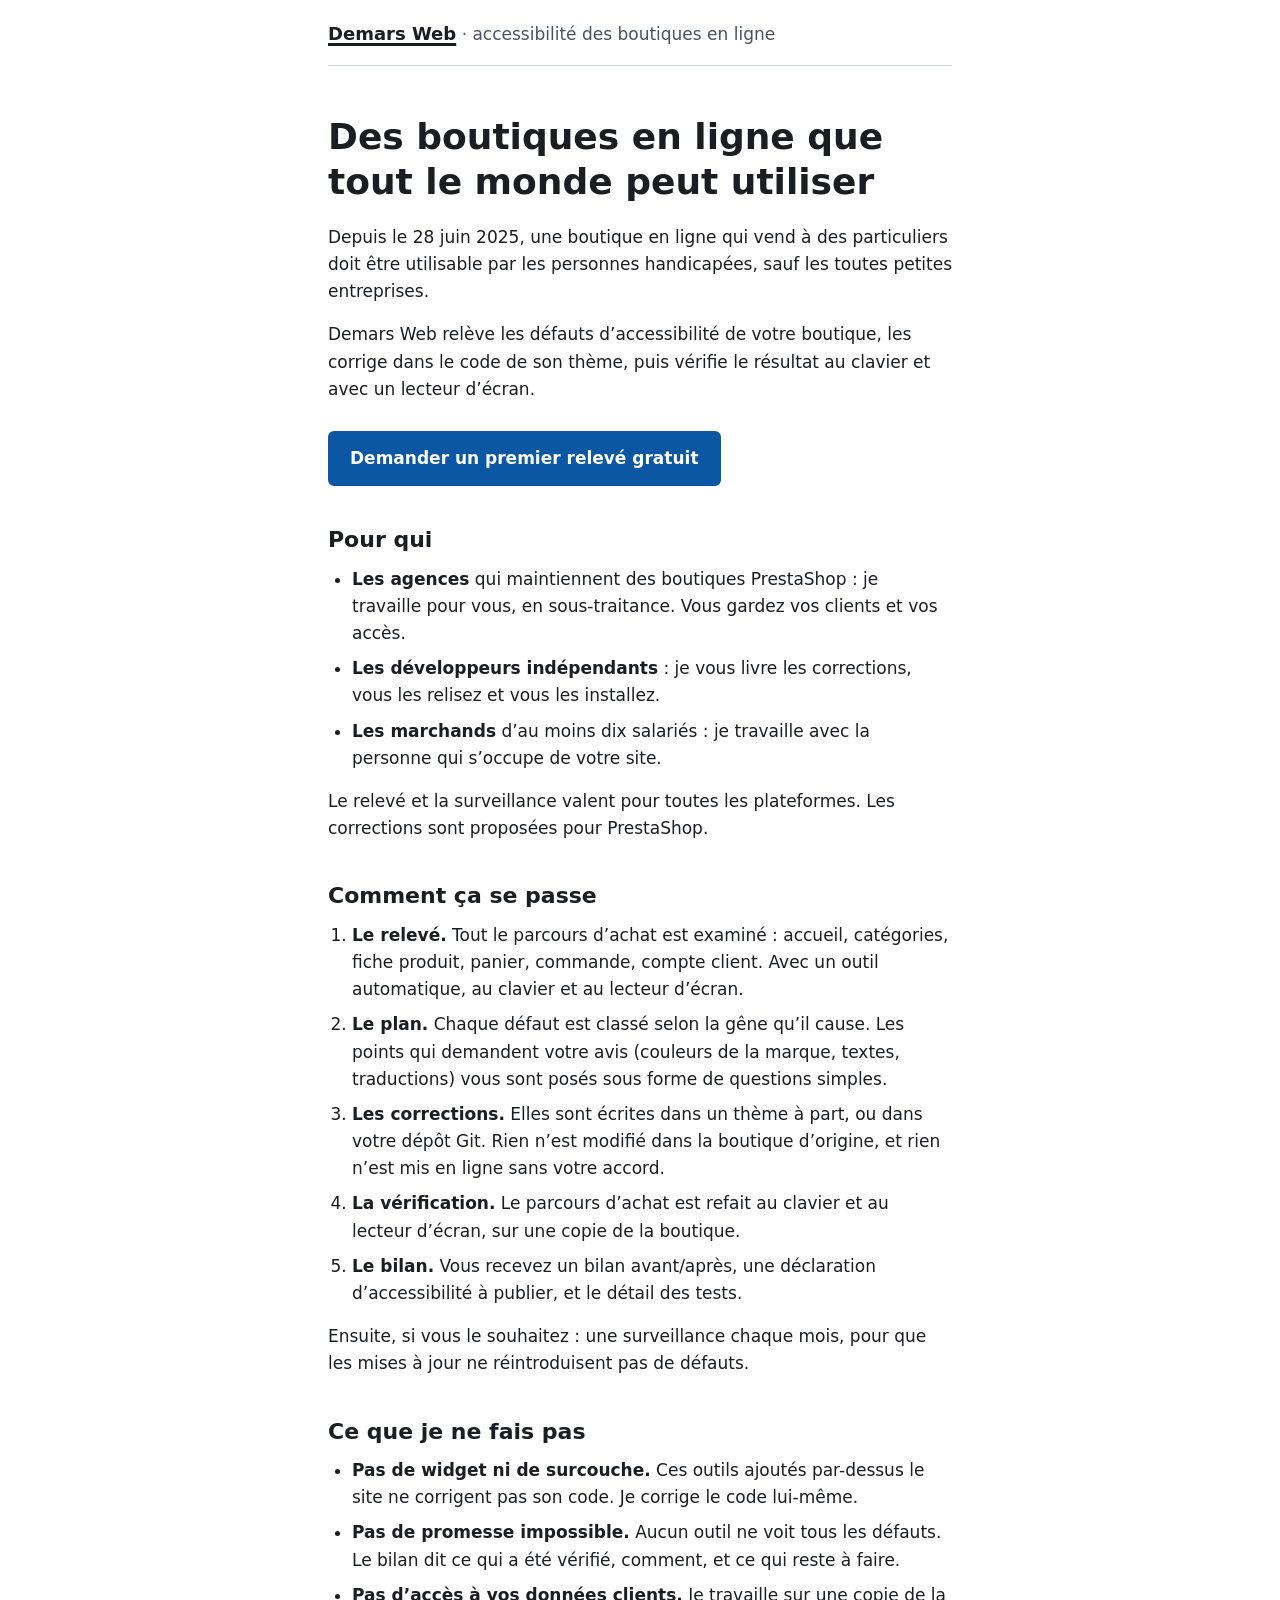
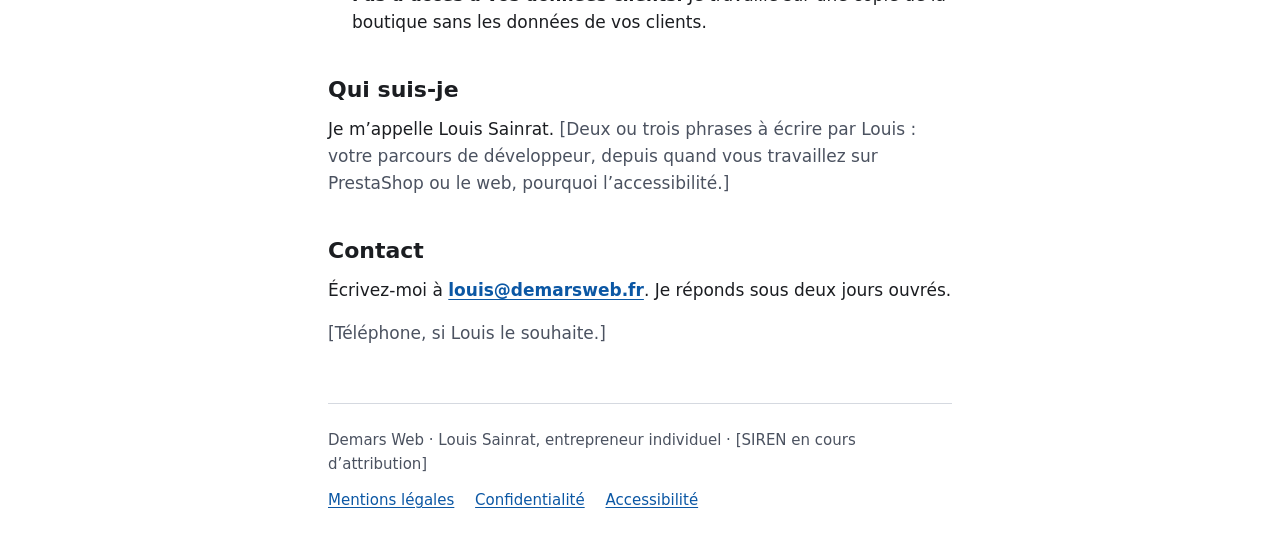
==== index.html @ 8d4f2f00 "Site demarsweb.fr : première version Quatre pages statiques (accueil, mentions légales, confidential" ====
<!doctype html>
<html lang="fr">
<head>
<meta charset="utf-8">
<meta name="viewport" content="width=device-width, initial-scale=1">
<meta name="color-scheme" content="light dark">
<title>Demars Web — accessibilité des boutiques en ligne</title>
<link rel="icon" href="data:,">
<link rel="stylesheet" href="style.css">
</head>
<body>
<a class="evitement" href="#contenu">Aller au contenu</a>
<div class="page">
<header class="entete">
  <p class="marque"><a href="index.html" aria-current="page">Demars Web</a> <span aria-hidden="true">·</span> accessibilité des boutiques en ligne</p>
</header>

<main id="contenu">
  <h1>Des boutiques en ligne que tout le monde peut utiliser</h1>

  <p>Depuis le 28&nbsp;juin 2025, une boutique en ligne qui vend à des particuliers doit être utilisable par les personnes handicapées, sauf les toutes petites entreprises.</p>

  <p>Demars Web relève les défauts d’accessibilité de votre boutique, les corrige dans le code de son thème, puis vérifie le résultat au clavier et avec un lecteur d’écran.</p>

  <p class="appel"><a class="bouton" href="mailto:louis@demarsweb.fr?subject=Relev%C3%A9%20gratuit">Demander un premier relevé gratuit</a></p>

  <h2>Pour qui</h2>
  <ul>
    <li><strong>Les agences</strong> qui maintiennent des boutiques PrestaShop&nbsp;: je travaille pour vous, en sous-traitance. Vous gardez vos clients et vos accès.</li>
    <li><strong>Les développeurs indépendants</strong>&nbsp;: je vous livre les corrections, vous les relisez et vous les installez.</li>
    <li><strong>Les marchands</strong> d’au moins dix salariés&nbsp;: je travaille avec la personne qui s’occupe de votre site.</li>
  </ul>
  <p>Le relevé et la surveillance valent pour toutes les plateformes. Les corrections sont proposées pour PrestaShop.</p>

  <h2>Comment ça se passe</h2>
  <ol>
    <li><strong>Le relevé.</strong> Tout le parcours d’achat est examiné&nbsp;: accueil, catégories, fiche produit, panier, commande, compte client. Avec un outil automatique, au clavier et au lecteur d’écran.</li>
    <li><strong>Le plan.</strong> Chaque défaut est classé selon la gêne qu’il cause. Les points qui demandent votre avis (couleurs de la marque, textes, traductions) vous sont posés sous forme de questions simples.</li>
    <li><strong>Les corrections.</strong> Elles sont écrites dans un thème à part, ou dans votre dépôt Git. Rien n’est modifié dans la boutique d’origine, et rien n’est mis en ligne sans votre accord.</li>
    <li><strong>La vérification.</strong> Le parcours d’achat est refait au clavier et au lecteur d’écran, sur une copie de la boutique.</li>
    <li><strong>Le bilan.</strong> Vous recevez un bilan avant/après, une déclaration d’accessibilité à publier, et le détail des tests.</li>
  </ol>
  <p>Ensuite, si vous le souhaitez&nbsp;: une surveillance chaque mois, pour que les mises à jour ne réintroduisent pas de défauts.</p>

  <h2>Ce que je ne fais pas</h2>
  <ul>
    <li><strong>Pas de widget ni de surcouche.</strong> Ces outils ajoutés par-dessus le site ne corrigent pas son code. Je corrige le code lui-même.</li>
    <li><strong>Pas de promesse impossible.</strong> Aucun outil ne voit tous les défauts. Le bilan dit ce qui a été vérifié, comment, et ce qui reste à faire.</li>
    <li><strong>Pas d’accès à vos données clients.</strong> Je travaille sur une copie de la boutique sans les données de vos clients.</li>
  </ul>

  <h2>Qui suis-je</h2>
  <p>Je m’appelle Louis Sainrat. <span class="a-completer">[Deux ou trois phrases à écrire par Louis&nbsp;: votre parcours de développeur, depuis quand vous travaillez sur PrestaShop ou le web, pourquoi l’accessibilité.]</span></p>

  <h2>Contact</h2>
  <p>Écrivez-moi à <a href="mailto:louis@demarsweb.fr"><strong>louis@demarsweb.fr</strong></a>. Je réponds sous deux jours ouvrés.</p>
  <p class="a-completer">[Téléphone, si Louis le souhaite.]</p>
</main>

<footer class="pied">
  <p>Demars Web <span aria-hidden="true">·</span> Louis Sainrat, entrepreneur individuel <span aria-hidden="true">·</span> <span class="a-completer">[SIREN en cours d’attribution]</span></p>
  <nav aria-label="Informations sur le site">
    <ul>
      <li><a href="mentions-legales.html">Mentions légales</a></li>
      <li><a href="confidentialite.html">Confidentialité</a></li>
      <li><a href="accessibilite.html">Accessibilité</a></li>
    </ul>
  </nav>
</footer>
</div>
</body>
</html>
---- style.css ----
/* Demars Web — feuille de style unique.
   Thème clair par défaut, thème sombre selon le réglage du système.
   Aucune police, image ni ressource chargée depuis un autre site. Aucune animation. */

:root {
  color-scheme: light dark;
  --fond: #ffffff;
  --texte: #1b1d21;
  --doux: #4b5260;
  --accent: #0b57a4;
  --sur-accent: #ffffff;
  --bordure: #d5d9e0;
  --focus: #1b1d21;
}

@media (prefers-color-scheme: dark) {
  :root {
    --fond: #14171c;
    --texte: #eceef1;
    --doux: #b4bac4;
    --accent: #8cbcf5;
    --sur-accent: #14171c;
    --bordure: #3a404a;
    --focus: #eceef1;
  }
}

*,
*::before,
*::after {
  box-sizing: border-box;
}

html {
  -webkit-text-size-adjust: 100%;
  text-size-adjust: 100%;
}

body {
  margin: 0;
  background: var(--fond);
  color: var(--texte);
  font-family: system-ui, -apple-system, "Segoe UI", Roboto, "Helvetica Neue", Arial, sans-serif;
  font-size: 1.0625rem;
  line-height: 1.6;
  overflow-wrap: break-word;
}

.page {
  max-width: 42rem;
  margin: 0 auto;
  padding: 0 1rem;
}

/* Lien d'évitement : hors de l'écran tant qu'il n'a pas le focus. */
.evitement {
  position: absolute;
  top: -10rem;
  left: 1rem;
  z-index: 1;
  padding: 0.5rem 0.75rem;
  background: var(--fond);
  color: var(--accent);
}

.evitement:focus {
  top: 0.5rem;
}

/* Liens : toujours soulignés, pour être reconnus sans la couleur. */
a {
  color: var(--accent);
  text-decoration: underline;
  text-decoration-thickness: 0.0625em;
  text-underline-offset: 0.15em;
}

a:hover {
  text-decoration-thickness: 0.125em;
}

/* Focus toujours visible, dans les deux thèmes. */
a:focus,
a:focus-visible {
  outline: 0.1875rem solid var(--focus);
  outline-offset: 0.125rem;
}

/* Page en cours : en gras, soulignement épais, et aria-current dans le code. */
a[aria-current="page"] {
  font-weight: 700;
  text-decoration-thickness: 0.15em;
}

.entete {
  padding: 1.25rem 0 1rem;
  border-bottom: 0.0625rem solid var(--bordure);
}

.marque {
  margin: 0;
  color: var(--doux);
}

.marque a {
  color: var(--texte);
  font-weight: 700;
  font-size: 1.125rem;
}

main {
  padding: 2rem 0 2.5rem;
}

h1,
h2 {
  line-height: 1.25;
  color: var(--texte);
}

h1 {
  margin: 0 0 1.25rem;
  font-size: 1.875rem;
}

h2 {
  margin: 2.5rem 0 0.75rem;
  font-size: 1.375rem;
}

p,
ul,
ol {
  margin: 0 0 1rem;
}

ul,
ol {
  padding-left: 1.5rem;
}

li {
  margin-bottom: 0.5rem;
}

/* Le seul élément mis en avant : le lien vers le premier relevé gratuit. */
.appel {
  margin: 1.75rem 0 0.5rem;
}

.bouton {
  display: inline-block;
  padding: 0.75rem 1.25rem;
  border: 0.125rem solid var(--accent);
  border-radius: 0.375rem;
  background: var(--accent);
  color: var(--sur-accent);
  font-weight: 700;
  text-decoration: none;
}

.bouton:hover {
  text-decoration: underline;
}

.a-completer {
  color: var(--doux);
}

.pied {
  padding: 1.5rem 0 2rem;
  border-top: 0.0625rem solid var(--bordure);
  color: var(--doux);
  font-size: 0.9375rem;
}

.pied p {
  margin-bottom: 0.75rem;
}

.pied ul {
  margin: 0;
  padding: 0;
  list-style: none;
}

.pied li {
  display: inline-block;
  margin: 0 1rem 0.5rem 0;
}

@media (min-width: 40em) {
  .page {
    padding: 0 1.5rem;
  }

  h1 {
    font-size: 2.25rem;
  }

  main {
    padding-top: 3rem;
  }
}

/* Aucune animation sur ce site ; par précaution, rien ne bouge si le système demande de réduire les animations. */
@media (prefers-reduced-motion: reduce) {
  *,
  *::before,
  *::after {
    animation: none !important;
    transition: none !important;
    scroll-behavior: auto !important;
  }
}
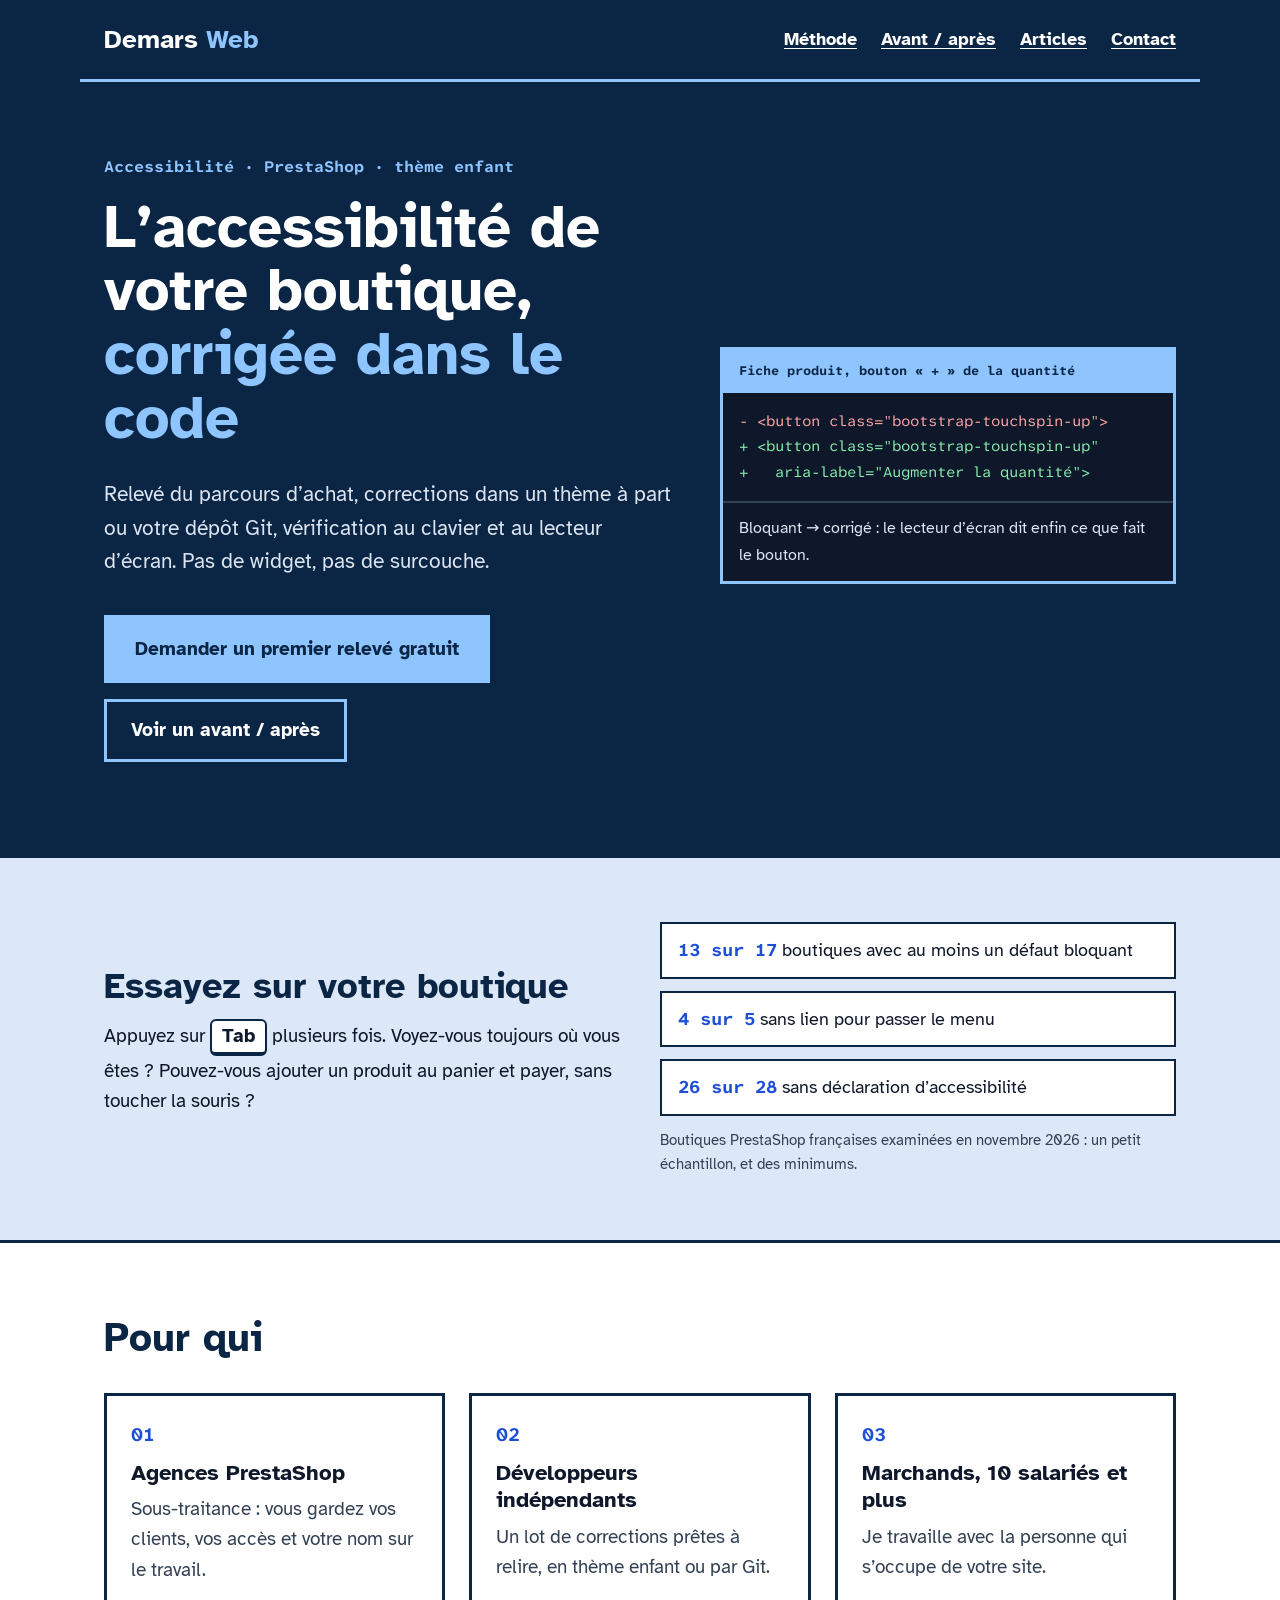
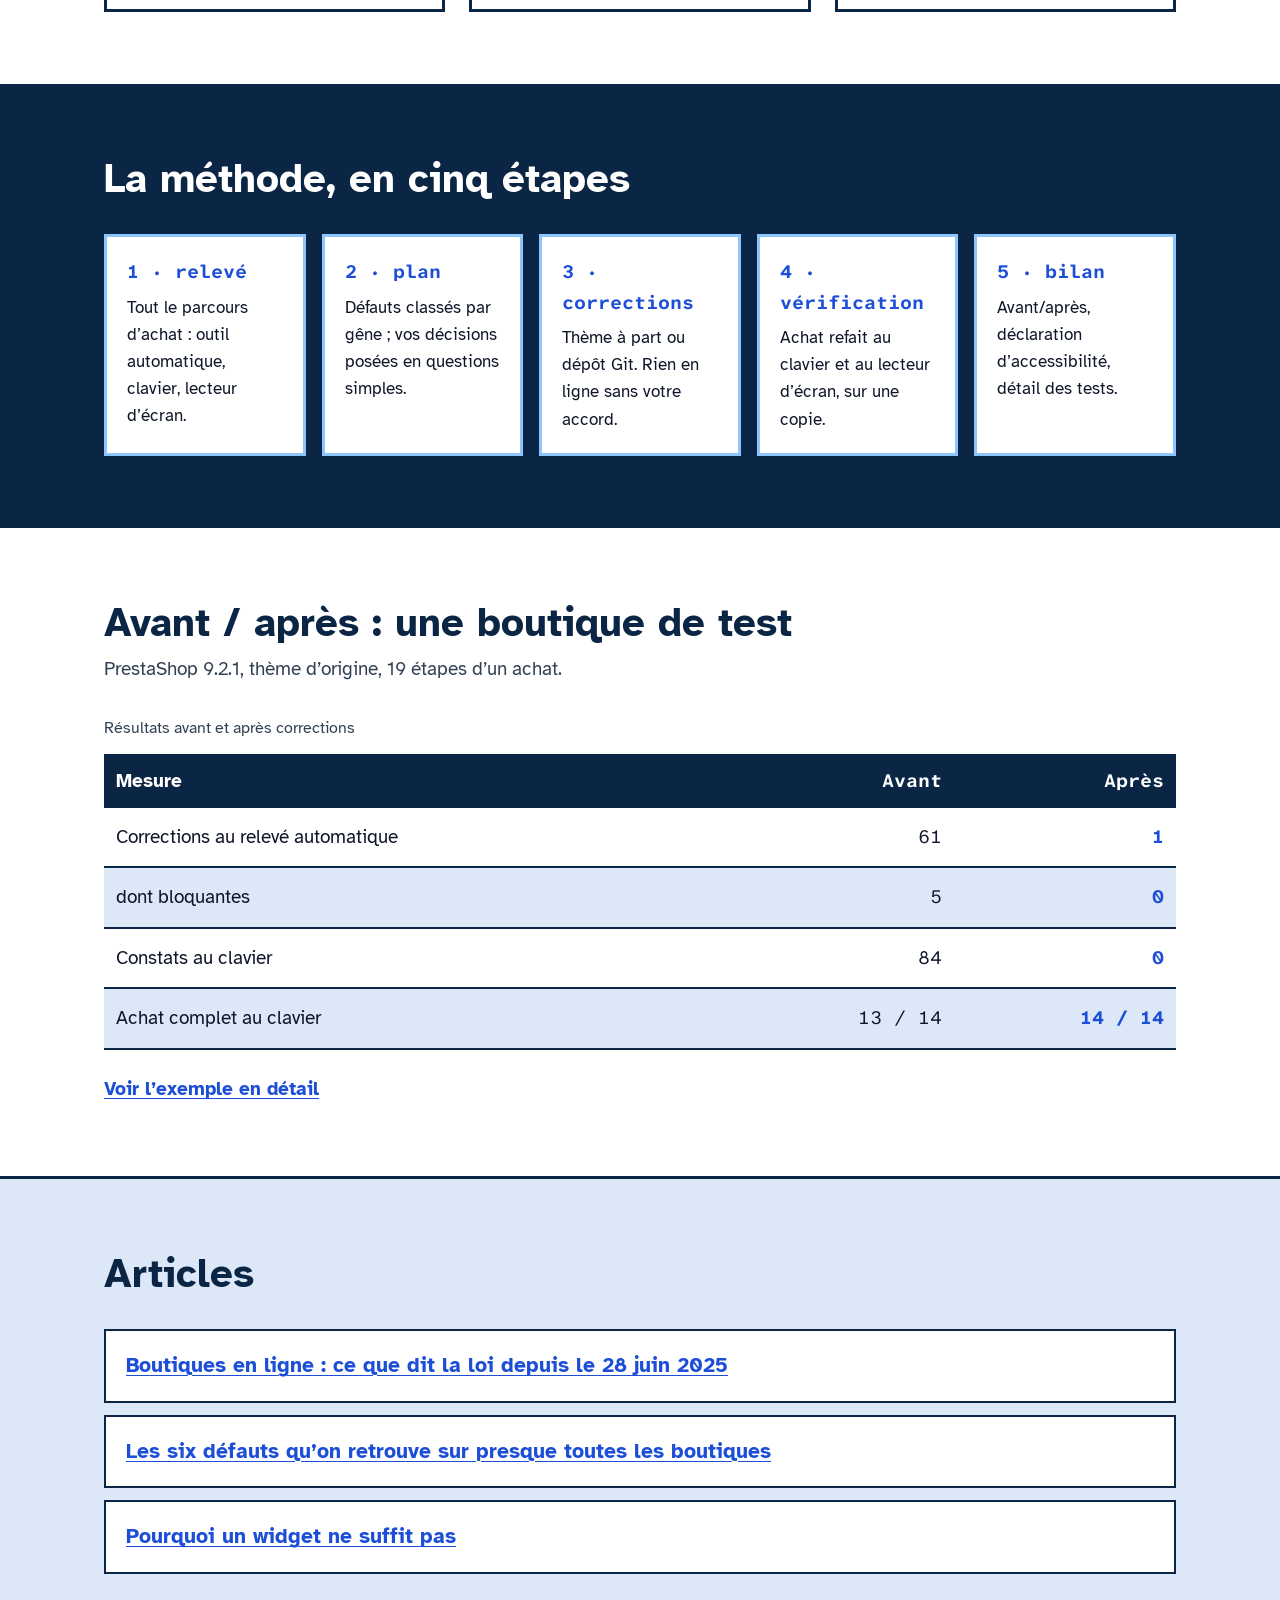
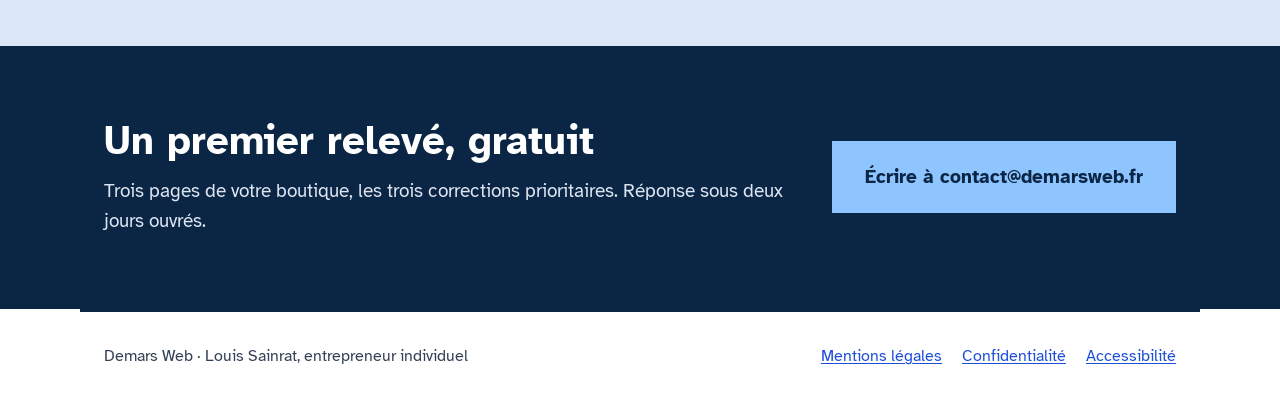
==== commit 1d4743c1: "Nouveau site : accueil, avant/après, articles Accueil d'après la maquette retenue, page avant/après " ====
--- a/index.html
+++ b/index.html
@@ -3,62 +3,149 @@
 <head>
 <meta charset="utf-8">
 <meta name="viewport" content="width=device-width, initial-scale=1">
-<meta name="color-scheme" content="light dark">
+<meta name="color-scheme" content="light">
 <title>Demars Web — accessibilité des boutiques en ligne</title>
+<meta name="description" content="Relevé, corrections dans le code et vérification de l’accessibilité des boutiques en ligne, pour les agences PrestaShop, les développeurs et les marchands.">
 <link rel="icon" href="data:,">
 <link rel="stylesheet" href="style.css">
+<script src="contact.js" defer></script>
 </head>
 <body>
 <a class="evitement" href="#contenu">Aller au contenu</a>
-<div class="page">
-<header class="entete">
-  <p class="marque"><a href="index.html" aria-current="page">Demars Web</a> <span aria-hidden="true">·</span> accessibilité des boutiques en ligne</p>
-</header>
+
+<div class="fonce">
+  <header class="entete conteneur">
+    <a class="marque" href="index.html" aria-current="page">Demars <span>Web</span></a>
+    <nav class="menu" aria-label="Menu principal">
+      <ul>
+        <li><a href="#methode">Méthode</a></li>
+        <li><a href="avant-apres.html">Avant / après</a></li>
+        <li><a href="articles/index.html">Articles</a></li>
+        <li><a href="#contact">Contact</a></li>
+      </ul>
+    </nav>
+  </header>
+    </div>
 
 <main id="contenu">
-  <h1>Des boutiques en ligne que tout le monde peut utiliser</h1>
+  <div class="fonce">
+    <div class="ouverture conteneur">
+      <div class="ouverture-texte">
+        <p class="surtitre">Accessibilité · PrestaShop · thème enfant</p>
+        <h1>L’accessibilité de votre boutique, <span>corrigée dans le code</span></h1>
+        <p class="chapo">Relevé du parcours d’achat, corrections dans un thème à part ou votre dépôt Git, vérification au clavier et au lecteur d’écran. Pas de widget, pas de surcouche.</p>
+        <p class="actions">
+          <a class="bouton-principal" href="#contact">Demander un premier relevé gratuit</a>
+          <a class="bouton-secondaire" href="avant-apres.html">Voir un avant / après</a>
+        </p>
+      </div>
+      <figure class="code">
+        <p class="code-titre">Fiche produit, bouton « + » de la quantité</p>
+        <div class="code-lignes">
+          <p class="retire"><span class="visuellement-cache">Avant : </span>- &lt;button class="bootstrap-touchspin-up"&gt;</p>
+          <p class="ajoute"><span class="visuellement-cache">Après : </span>+ &lt;button class="bootstrap-touchspin-up"</p>
+          <p class="ajoute">+   aria-label="Augmenter la quantité"&gt;</p>
+        </div>
+        <figcaption>Bloquant → corrigé : le lecteur d’écran dit enfin ce que fait le bouton.</figcaption>
+      </figure>
+    </div>
+  </div>
 
-  <p>Depuis le 28&nbsp;juin 2025, une boutique en ligne qui vend à des particuliers doit être utilisable par les personnes handicapées, sauf les toutes petites entreprises.</p>
+  <section class="section-pale trait-bas" aria-labelledby="essai-titre">
+    <div class="essai conteneur">
+      <div>
+        <h2 id="essai-titre">Essayez sur votre boutique</h2>
+        <p>Appuyez sur <kbd>Tab</kbd> plusieurs fois. Voyez-vous toujours où vous êtes&nbsp;? Pouvez-vous ajouter un produit au panier et payer, sans toucher la souris&nbsp;?</p>
+      </div>
+      <div>
+        <ul class="chiffres">
+          <li><strong class="mono">13 sur 17</strong> boutiques avec au moins un défaut bloquant</li>
+          <li><strong class="mono">4 sur 5</strong> sans lien pour passer le menu</li>
+          <li><strong class="mono">26 sur 28</strong> sans déclaration d’accessibilité</li>
+        </ul>
+        <p class="note">Boutiques PrestaShop françaises examinées en novembre 2026&nbsp;: un petit échantillon, et des minimums.</p>
+      </div>
+    </div>
+  </section>
 
-  <p>Demars Web relève les défauts d’accessibilité de votre boutique, les corrige dans le code de son thème, puis vérifie le résultat au clavier et avec un lecteur d’écran.</p>
+  <section class="section conteneur" aria-labelledby="pour-qui">
+    <h2 id="pour-qui">Pour qui</h2>
+    <ul class="cartes">
+      <li>
+        <p class="mono" aria-hidden="true">01</p>
+        <h3>Agences PrestaShop</h3>
+        <p>Sous-traitance&nbsp;: vous gardez vos clients, vos accès et votre nom sur le travail.</p>
+      </li>
+      <li>
+        <p class="mono" aria-hidden="true">02</p>
+        <h3>Développeurs indépendants</h3>
+        <p>Un lot de corrections prêtes à relire, en thème enfant ou par Git.</p>
+      </li>
+      <li>
+        <p class="mono" aria-hidden="true">03</p>
+        <h3>Marchands, 10 salariés et plus</h3>
+        <p>Je travaille avec la personne qui s’occupe de votre site.</p>
+      </li>
+    </ul>
+  </section>
 
-  <p class="appel"><a class="bouton" href="mailto:louis@demarsweb.fr?subject=Relev%C3%A9%20gratuit">Demander un premier relevé gratuit</a></p>
+  <section id="methode" class="fonce" aria-labelledby="methode-titre">
+    <div class="section conteneur">
+      <h2 id="methode-titre">La méthode, en cinq étapes</h2>
+      <ol class="etapes">
+        <li><p class="mono">1 · relevé</p><p>Tout le parcours d’achat&nbsp;: outil automatique, clavier, lecteur d’écran.</p></li>
+        <li><p class="mono">2 · plan</p><p>Défauts classés par gêne&nbsp;; vos décisions posées en questions simples.</p></li>
+        <li><p class="mono">3 · corrections</p><p>Thème à part ou dépôt Git. Rien en ligne sans votre accord.</p></li>
+        <li><p class="mono">4 · vérification</p><p>Achat refait au clavier et au lecteur d’écran, sur une copie.</p></li>
+        <li><p class="mono">5 · bilan</p><p>Avant/après, déclaration d’accessibilité, détail des tests.</p></li>
+      </ol>
+    </div>
+  </section>
 
-  <h2>Pour qui</h2>
-  <ul>
-    <li><strong>Les agences</strong> qui maintiennent des boutiques PrestaShop&nbsp;: je travaille pour vous, en sous-traitance. Vous gardez vos clients et vos accès.</li>
-    <li><strong>Les développeurs indépendants</strong>&nbsp;: je vous livre les corrections, vous les relisez et vous les installez.</li>
-    <li><strong>Les marchands</strong> d’au moins dix salariés&nbsp;: je travaille avec la personne qui s’occupe de votre site.</li>
-  </ul>
-  <p>Le relevé et la surveillance valent pour toutes les plateformes. Les corrections sont proposées pour PrestaShop.</p>
+  <section id="avant-apres" class="section conteneur" aria-labelledby="aa-titre">
+    <h2 id="aa-titre">Avant / après&nbsp;: une boutique de test</h2>
+    <p class="sous-titre">PrestaShop 9.2.1, thème d’origine, 19 étapes d’un achat.</p>
+    <div class="tableau" role="region" aria-labelledby="resultats-titre" tabindex="0">
+    <table class="resultats">
+      <caption id="resultats-titre">Résultats avant et après corrections</caption>
+      <thead>
+        <tr><th scope="col">Mesure</th><th scope="col" class="nombre">Avant</th><th scope="col" class="nombre">Après</th></tr>
+      </thead>
+      <tbody>
+        <tr><th scope="row">Corrections au relevé automatique</th><td class="nombre">61</td><td class="nombre apres">1</td></tr>
+        <tr><th scope="row">dont bloquantes</th><td class="nombre">5</td><td class="nombre apres">0</td></tr>
+        <tr><th scope="row">Constats au clavier</th><td class="nombre">84</td><td class="nombre apres">0</td></tr>
+        <tr><th scope="row">Achat complet au clavier</th><td class="nombre">13&nbsp;/&nbsp;14</td><td class="nombre apres">14&nbsp;/&nbsp;14</td></tr>
+      </tbody>
+    </table>
+    </div>
+    <p class="suite"><a href="avant-apres.html">Voir l’exemple en détail</a></p>
+  </section>
 
-  <h2>Comment ça se passe</h2>
-  <ol>
-    <li><strong>Le relevé.</strong> Tout le parcours d’achat est examiné&nbsp;: accueil, catégories, fiche produit, panier, commande, compte client. Avec un outil automatique, au clavier et au lecteur d’écran.</li>
-    <li><strong>Le plan.</strong> Chaque défaut est classé selon la gêne qu’il cause. Les points qui demandent votre avis (couleurs de la marque, textes, traductions) vous sont posés sous forme de questions simples.</li>
-    <li><strong>Les corrections.</strong> Elles sont écrites dans un thème à part, ou dans votre dépôt Git. Rien n’est modifié dans la boutique d’origine, et rien n’est mis en ligne sans votre accord.</li>
-    <li><strong>La vérification.</strong> Le parcours d’achat est refait au clavier et au lecteur d’écran, sur une copie de la boutique.</li>
-    <li><strong>Le bilan.</strong> Vous recevez un bilan avant/après, une déclaration d’accessibilité à publier, et le détail des tests.</li>
-  </ol>
-  <p>Ensuite, si vous le souhaitez&nbsp;: une surveillance chaque mois, pour que les mises à jour ne réintroduisent pas de défauts.</p>
+  <section id="articles" class="section-pale trait-haut" aria-labelledby="art-titre">
+    <div class="section conteneur">
+      <h2 id="art-titre">Articles</h2>
+      <ul class="liste-articles">
+        <li><a href="articles/loi-boutiques-en-ligne.html">Boutiques en ligne&nbsp;: ce que dit la loi depuis le 28&nbsp;juin 2025</a></li>
+        <li><a href="articles/six-defauts-courants.html">Les six défauts qu’on retrouve sur presque toutes les boutiques</a></li>
+        <li><a href="articles/widget-ne-suffit-pas.html">Pourquoi un widget ne suffit pas</a></li>
+      </ul>
+    </div>
+  </section>
 
-  <h2>Ce que je ne fais pas</h2>
-  <ul>
-    <li><strong>Pas de widget ni de surcouche.</strong> Ces outils ajoutés par-dessus le site ne corrigent pas son code. Je corrige le code lui-même.</li>
-    <li><strong>Pas de promesse impossible.</strong> Aucun outil ne voit tous les défauts. Le bilan dit ce qui a été vérifié, comment, et ce qui reste à faire.</li>
-    <li><strong>Pas d’accès à vos données clients.</strong> Je travaille sur une copie de la boutique sans les données de vos clients.</li>
-  </ul>
-
-  <h2>Qui suis-je</h2>
-  <p>Je m’appelle Louis Sainrat. <span class="a-completer">[Deux ou trois phrases à écrire par Louis&nbsp;: votre parcours de développeur, depuis quand vous travaillez sur PrestaShop ou le web, pourquoi l’accessibilité.]</span></p>
-
-  <h2>Contact</h2>
-  <p>Écrivez-moi à <a href="mailto:louis@demarsweb.fr"><strong>louis@demarsweb.fr</strong></a>. Je réponds sous deux jours ouvrés.</p>
-  <p class="a-completer">[Téléphone, si Louis le souhaite.]</p>
+  <section id="contact" class="fonce" aria-labelledby="contact-titre">
+    <div class="section contact conteneur">
+      <div>
+        <h2 id="contact-titre">Un premier relevé, gratuit</h2>
+        <p>Trois pages de votre boutique, les trois corrections prioritaires. Réponse sous deux jours ouvrés.</p>
+      </div>
+      <p class="contact-bouton" data-contact data-avant="Écrire à " data-sujet="Relevé gratuit" data-classe="bouton-principal">Écrivez-moi&nbsp;: <span class="adresse-secours">contact, arobase, demarsweb point fr</span></p>
+    </div>
+  </section>
 </main>
 
-<footer class="pied">
-  <p>Demars Web <span aria-hidden="true">·</span> Louis Sainrat, entrepreneur individuel <span aria-hidden="true">·</span> <span class="a-completer">[SIREN en cours d’attribution]</span></p>
+<footer class="pied conteneur">
+  <p>Demars Web <span aria-hidden="true">·</span> Louis Sainrat, entrepreneur individuel</p>
   <nav aria-label="Informations sur le site">
     <ul>
       <li><a href="mentions-legales.html">Mentions légales</a></li>
@@ -67,6 +154,5 @@
     </ul>
   </nav>
 </footer>
-</div>
 </body>
 </html>
--- a/style.css
+++ b/style.css
@@ -1,28 +1,49 @@
 /* Demars Web — feuille de style unique.
-   Thème clair par défaut, thème sombre selon le réglage du système.
-   Aucune police, image ni ressource chargée depuis un autre site. Aucune animation. */
+   D'après la maquette retenue le 18 novembre 2026 (fonds clairs et foncés alternés, pas de thème sombre).
+   Polices hébergées par le site (polices/, SIL Open Font License), polices du système en secours.
+   Rien n'est chargé depuis un autre site. Aucune animation. */
+
+@font-face {
+  font-family: "Atkinson Hyperlegible";
+  src: url("polices/AtkinsonHyperlegible-Regular.woff2") format("woff2");
+  font-weight: 400;
+  font-style: normal;
+  font-display: swap;
+}
+
+@font-face {
+  font-family: "Atkinson Hyperlegible";
+  src: url("polices/AtkinsonHyperlegible-Bold.woff2") format("woff2");
+  font-weight: 700;
+  font-style: normal;
+  font-display: swap;
+}
+
+@font-face {
+  font-family: "Atkinson Hyperlegible Mono";
+  src: url("polices/AtkinsonHyperlegibleMono-wght.woff2") format("woff2");
+  font-weight: 200 800;
+  font-style: normal;
+  font-display: swap;
+}
 
 :root {
-  color-scheme: light dark;
-  --fond: #ffffff;
-  --texte: #1b1d21;
-  --doux: #4b5260;
-  --accent: #0b57a4;
-  --sur-accent: #ffffff;
-  --bordure: #d5d9e0;
-  --focus: #1b1d21;
-}
-
-@media (prefers-color-scheme: dark) {
-  :root {
-    --fond: #14171c;
-    --texte: #eceef1;
-    --doux: #b4bac4;
-    --accent: #8cbcf5;
-    --sur-accent: #14171c;
-    --bordure: #3a404a;
-    --focus: #eceef1;
-  }
+  color-scheme: light;
+  --marine: #0b2545;
+  --ciel: #8ec5ff;
+  --encre: #0f172a;
+  --gris: #334155;
+  --lien: #1d4ed8;
+  --lien-survol: #1e3a8a;
+  --pale: #dce8f7;
+  --pale-sur-marine: #dbe4f0;
+  --blanc: #ffffff;
+  --retire: #fca5a5;
+  --ajoute: #86efac;
+  --texte: "Atkinson Hyperlegible", system-ui, -apple-system, "Segoe UI", Roboto, "Helvetica Neue", Arial, sans-serif;
+  --mono: "Atkinson Hyperlegible Mono", ui-monospace, "Cascadia Mono", Consolas, "Liberation Mono", monospace;
+  /* Couleur du contour de focus : foncée sur fond clair, blanche sur fond foncé (voir .fonce). */
+  --focus: var(--marine);
 }
 
 *,
@@ -38,18 +59,81 @@
 
 body {
   margin: 0;
-  background: var(--fond);
-  color: var(--texte);
-  font-family: system-ui, -apple-system, "Segoe UI", Roboto, "Helvetica Neue", Arial, sans-serif;
-  font-size: 1.0625rem;
+  background: var(--blanc);
+  color: var(--encre);
+  font-family: var(--texte);
+  font-size: 1.1875rem;
   line-height: 1.6;
   overflow-wrap: break-word;
 }
 
-.page {
-  max-width: 42rem;
+img {
+  max-width: 100%;
+  height: auto;
+}
+
+/* Zones à fond foncé : texte blanc, contour de focus blanc. */
+.fonce {
+  background: var(--marine);
+  color: var(--blanc);
+  --focus: var(--blanc);
+}
+
+.conteneur {
+  max-width: 70rem;
   margin: 0 auto;
-  padding: 0 1rem;
+  padding-left: 1rem;
+  padding-right: 1rem;
+}
+
+@media (min-width: 40em) {
+  .conteneur {
+    padding-left: 1.5rem;
+    padding-right: 1.5rem;
+  }
+}
+
+.visuellement-cache {
+  position: absolute;
+  width: 1px;
+  height: 1px;
+  margin: -1px;
+  padding: 0;
+  overflow: hidden;
+  clip: rect(0 0 0 0);
+  clip-path: inset(50%);
+  white-space: nowrap;
+  border: 0;
+}
+
+/* Liens : soulignés, pour être reconnus sans la couleur. */
+a {
+  color: var(--lien);
+  text-decoration: underline;
+  text-decoration-thickness: 0.0625em;
+  text-underline-offset: 0.15em;
+}
+
+a:hover {
+  color: var(--lien-survol);
+  text-decoration-thickness: 0.125em;
+}
+
+.fonce a {
+  color: var(--blanc);
+}
+
+.fonce a:hover {
+  color: var(--blanc);
+}
+
+/* Focus toujours visible : contour de 3 px, de la couleur de la zone. */
+a:focus,
+a:focus-visible,
+[tabindex]:focus,
+[tabindex]:focus-visible {
+  outline: 0.1875rem solid var(--focus);
+  outline-offset: 0.1875rem;
 }
 
 /* Lien d'évitement : hors de l'écran tant qu'il n'a pas le focus. */
@@ -57,75 +141,229 @@
   position: absolute;
   top: -10rem;
   left: 1rem;
-  z-index: 1;
-  padding: 0.5rem 0.75rem;
-  background: var(--fond);
-  color: var(--accent);
+  z-index: 2;
+  padding: 0.5rem 0.875rem;
+  background: var(--blanc);
+  color: var(--marine);
+  font-weight: 700;
+  --focus: var(--marine);
 }
 
 .evitement:focus {
-  top: 0.5rem;
-}
-
-/* Liens : toujours soulignés, pour être reconnus sans la couleur. */
-a {
-  color: var(--accent);
+  top: 0.75rem;
+}
+
+/* ---------- En-tête ---------- */
+
+.entete {
+  display: flex;
+  flex-wrap: wrap;
+  gap: 1rem 1.5rem;
+  align-items: center;
+  justify-content: space-between;
+  padding-top: 1.5rem;
+  padding-bottom: 1.5rem;
+  border-bottom: 0.1875rem solid var(--ciel);
+}
+
+.marque {
+  font-weight: 700;
+  font-size: 1.625rem;
+  line-height: 1.2;
+  color: var(--blanc);
+  text-decoration: none;
+}
+
+.fonce .marque:hover {
   text-decoration: underline;
-  text-decoration-thickness: 0.0625em;
-  text-underline-offset: 0.15em;
-}
-
-a:hover {
+}
+
+.marque span {
+  color: var(--ciel);
+}
+
+.menu ul {
+  display: flex;
+  flex-wrap: wrap;
+  gap: 0.5rem 1.5rem;
+  margin: 0;
+  padding: 0;
+  list-style: none;
+  font-size: 1.125rem;
+  font-weight: 700;
+}
+
+/* Page en cours : trait épais sous le lien, en plus de aria-current. */
+.menu a[aria-current] {
+  text-decoration-thickness: 0.1875em;
+  text-decoration-color: var(--ciel);
+}
+
+/* ---------- Accueil : ouverture ---------- */
+
+.ouverture {
+  display: flex;
+  flex-wrap: wrap;
+  gap: 3rem;
+  align-items: center;
+  padding-top: 4.5rem;
+  padding-bottom: 5rem;
+}
+
+.ouverture-texte {
+  flex: 1 1 32rem;
+  min-width: 0;
+}
+
+.surtitre {
+  margin: 0 0 1rem;
+  font-family: var(--mono);
+  font-size: 1rem;
+  font-weight: 700;
+  color: var(--ciel);
+}
+
+h1 {
+  margin: 0 0 1.75rem;
+  font-weight: 700;
+  font-size: clamp(2.25rem, 1.5rem + 3vw, 3.75rem);
+  line-height: 1.06;
+}
+
+.ouverture h1 span {
+  color: var(--ciel);
+}
+
+.chapo {
+  margin: 0 0 2.25rem;
+  max-width: 34em;
+  font-size: 1.3125rem;
+  color: var(--pale-sur-marine);
+}
+
+.actions {
+  display: flex;
+  flex-wrap: wrap;
+  gap: 1rem;
+  align-items: center;
+}
+
+.bouton-principal,
+.bouton-secondaire {
+  display: inline-block;
+  max-width: 100%;
+  font-weight: 700;
+  text-decoration: none;
+  overflow-wrap: anywhere;
+}
+
+.bouton-principal {
+  padding: 1rem 1.75rem;
+  border: 0.1875rem solid var(--ciel);
+  background: var(--ciel);
+  color: var(--marine);
+}
+
+.fonce .bouton-principal,
+.fonce .bouton-principal:hover {
+  color: var(--marine);
+}
+
+.bouton-secondaire {
+  padding: 0.8125rem 1.5rem;
+  border: 0.1875rem solid var(--ciel);
+  color: var(--blanc);
+}
+
+.bouton-principal:hover,
+.bouton-secondaire:hover {
+  text-decoration: underline;
   text-decoration-thickness: 0.125em;
 }
 
-/* Focus toujours visible, dans les deux thèmes. */
-a:focus,
-a:focus-visible {
-  outline: 0.1875rem solid var(--focus);
-  outline-offset: 0.125rem;
-}
-
-/* Page en cours : en gras, soulignement épais, et aria-current dans le code. */
-a[aria-current="page"] {
-  font-weight: 700;
-  text-decoration-thickness: 0.15em;
-}
-
-.entete {
-  padding: 1.25rem 0 1rem;
-  border-bottom: 0.0625rem solid var(--bordure);
-}
-
-.marque {
-  margin: 0;
-  color: var(--doux);
-}
-
-.marque a {
-  color: var(--texte);
-  font-weight: 700;
-  font-size: 1.125rem;
-}
-
-main {
-  padding: 2rem 0 2.5rem;
-}
-
-h1,
+/* Exemple de correction dans le code. */
+.code {
+  flex: 1 1 25rem;
+  min-width: 0;
+  margin: 0;
+  background: var(--encre);
+  color: var(--blanc);
+  border: 0.1875rem solid var(--ciel);
+  font-family: var(--mono);
+  font-size: 0.9375rem;
+  line-height: 1.7;
+}
+
+.code-titre {
+  margin: 0;
+  padding: 0.625rem 1rem;
+  background: var(--ciel);
+  color: var(--marine);
+  font-size: 0.8125rem;
+  font-weight: 700;
+  overflow-wrap: anywhere;
+}
+
+.code-lignes {
+  padding: 1rem;
+}
+
+.code-lignes p {
+  margin: 0;
+  white-space: pre-wrap;
+  overflow-wrap: anywhere;
+}
+
+.code .retire {
+  color: var(--retire);
+}
+
+.code .ajoute {
+  color: var(--ajoute);
+}
+
+.code figcaption {
+  padding: 0.75rem 1rem;
+  border-top: 0.125rem solid var(--gris);
+  font-family: var(--texte);
+  font-size: 1rem;
+  color: var(--pale-sur-marine);
+}
+
+/* ---------- Sections ---------- */
+
+.section {
+  padding-top: 4.5rem;
+  padding-bottom: 4.5rem;
+}
+
+.section-pale {
+  background: var(--pale);
+}
+
+.trait-bas {
+  border-bottom: 0.1875rem solid var(--marine);
+}
+
+.trait-haut {
+  border-top: 0.1875rem solid var(--marine);
+}
+
 h2 {
+  margin: 0 0 2rem;
+  font-size: clamp(1.75rem, 1.3rem + 1.6vw, 2.5rem);
+  line-height: 1.15;
+  color: var(--marine);
+}
+
+.fonce h2 {
+  color: var(--blanc);
+}
+
+h3 {
+  margin: 0 0 0.5rem;
+  font-size: 1.375rem;
   line-height: 1.25;
-  color: var(--texte);
-}
-
-h1 {
-  margin: 0 0 1.25rem;
-  font-size: 1.875rem;
-}
-
-h2 {
-  margin: 2.5rem 0 0.75rem;
-  font-size: 1.375rem;
 }
 
 p,
@@ -134,73 +372,408 @@
   margin: 0 0 1rem;
 }
 
-ul,
-ol {
-  padding-left: 1.5rem;
-}
-
-li {
-  margin-bottom: 0.5rem;
-}
-
-/* Le seul élément mis en avant : le lien vers le premier relevé gratuit. */
-.appel {
-  margin: 1.75rem 0 0.5rem;
-}
-
-.bouton {
+.mono {
+  font-family: var(--mono);
+  font-weight: 700;
+  color: var(--lien);
+}
+
+/* Essayez sur votre boutique */
+.essai {
+  display: flex;
+  flex-wrap: wrap;
+  gap: 2.5rem;
+  align-items: center;
+  padding-top: 4rem;
+  padding-bottom: 4rem;
+}
+
+.essai > div {
+  flex: 1 1 23.75rem;
+  min-width: 0;
+}
+
+.essai h2 {
+  margin-bottom: 0.75rem;
+  font-size: 2.25rem;
+}
+
+kbd {
   display: inline-block;
-  padding: 0.75rem 1.25rem;
-  border: 0.125rem solid var(--accent);
+  padding: 0.125rem 0.625rem;
+  background: var(--blanc);
+  color: var(--encre);
+  border: 0.125rem solid var(--marine);
+  border-bottom-width: 0.25rem;
   border-radius: 0.375rem;
-  background: var(--accent);
-  color: var(--sur-accent);
-  font-weight: 700;
-  text-decoration: none;
-}
-
-.bouton:hover {
-  text-decoration: underline;
-}
-
-.a-completer {
-  color: var(--doux);
-}
-
-.pied {
-  padding: 1.5rem 0 2rem;
-  border-top: 0.0625rem solid var(--bordure);
-  color: var(--doux);
-  font-size: 0.9375rem;
-}
-
-.pied p {
-  margin-bottom: 0.75rem;
-}
-
-.pied ul {
+  font-family: inherit;
+  font-weight: 700;
+  line-height: 1.4;
+}
+
+.chiffres {
+  display: flex;
+  flex-direction: column;
+  gap: 0.75rem;
   margin: 0;
   padding: 0;
   list-style: none;
-}
-
-.pied li {
-  display: inline-block;
-  margin: 0 1rem 0.5rem 0;
-}
-
-@media (min-width: 40em) {
-  .page {
-    padding: 0 1.5rem;
+  font-size: 1.125rem;
+}
+
+.chiffres li {
+  padding: 0.75rem 1rem;
+  background: var(--blanc);
+  border: 0.125rem solid var(--marine);
+}
+
+.note {
+  margin: 0.75rem 0 0;
+  font-size: 0.9375rem;
+  color: var(--gris);
+}
+
+/* Cartes */
+.cartes {
+  display: flex;
+  flex-wrap: wrap;
+  gap: 1.5rem;
+  margin: 0;
+  padding: 0;
+  list-style: none;
+}
+
+.cartes > li {
+  flex: 1 1 18.75rem;
+  min-width: 0;
+  padding: 1.5rem;
+  border: 0.1875rem solid var(--marine);
+}
+
+.cartes .mono {
+  margin: 0 0 0.5rem;
+}
+
+.cartes p:last-child {
+  margin: 0;
+  color: var(--gris);
+}
+
+/* Méthode */
+.etapes {
+  display: flex;
+  flex-wrap: wrap;
+  gap: 1rem;
+  margin: 0;
+  padding: 0;
+  list-style: none;
+}
+
+.etapes > li {
+  flex: 1 1 12.5rem;
+  min-width: 0;
+  padding: 1.25rem;
+  background: var(--blanc);
+  color: var(--encre);
+  border: 0.1875rem solid var(--ciel);
+}
+
+.etapes .mono {
+  margin: 0 0 0.375rem;
+}
+
+.etapes p:last-child {
+  margin: 0;
+  font-size: 1.0625rem;
+}
+
+/* Tableau avant / après */
+.sous-titre {
+  margin: -1.5rem 0 2rem;
+  color: var(--gris);
+}
+
+.resultats {
+  width: 100%;
+  border-collapse: collapse;
+  font-size: 1.1875rem;
+}
+
+.resultats caption {
+  padding: 0 0 0.75rem;
+  text-align: left;
+  font-size: 1rem;
+  color: var(--gris);
+}
+
+.resultats thead tr {
+  background: var(--marine);
+  color: var(--blanc);
+}
+
+/* Le tableau défile dans son cadre seulement s'il ne tient pas (texte très agrandi sur petit écran). */
+.tableau {
+  overflow-x: auto;
+}
+
+.tableau + p {
+  margin-top: 1.5rem;
+}
+
+.resultats th,
+.resultats td {
+  padding: 0.875rem 0.75rem;
+}
+
+.resultats thead th,
+.resultats .nombre {
+  white-space: nowrap;
+}
+
+@media (max-width: 30em) {
+  .resultats {
+    font-size: 1rem;
   }
 
-  h1 {
-    font-size: 2.25rem;
+  .resultats th,
+  .resultats td {
+    padding: 0.75rem 0.5rem;
   }
-
-  main {
-    padding-top: 3rem;
-  }
+}
+
+.resultats thead th {
+  padding-top: 0.75rem;
+  padding-bottom: 0.75rem;
+  text-align: left;
+}
+
+.resultats .nombre {
+  text-align: right;
+  font-family: var(--mono);
+}
+
+.resultats tbody tr {
+  border-bottom: 0.125rem solid var(--marine);
+}
+
+.resultats tbody tr:nth-child(even) {
+  background: var(--pale);
+}
+
+.resultats tbody th {
+  text-align: left;
+  font-weight: 400;
+}
+
+.resultats .apres {
+  font-weight: 700;
+  color: var(--lien);
+}
+
+.suite {
+  margin: 1.75rem 0 0;
+  font-weight: 700;
+}
+
+/* Liste d'articles */
+.liste-articles {
+  display: flex;
+  flex-direction: column;
+  gap: 0.75rem;
+  margin: 0;
+  padding: 0;
+  list-style: none;
+  font-size: 1.3125rem;
+  font-weight: 700;
+}
+
+.liste-articles li {
+  padding: 1.125rem 1.25rem;
+  background: var(--blanc);
+  border: 0.125rem solid var(--marine);
+}
+
+/* Contact */
+.contact {
+  display: flex;
+  flex-wrap: wrap;
+  gap: 2rem;
+  align-items: center;
+  justify-content: space-between;
+}
+
+.contact > div {
+  flex: 1 1 30rem;
+  min-width: 0;
+}
+
+.contact h2 {
+  margin-bottom: 0.75rem;
+}
+
+.contact p {
+  margin: 0;
+  color: var(--pale-sur-marine);
+}
+
+.contact .contact-bouton {
+  min-width: 0;
+  max-width: 100%;
+  margin: 0;
+  color: var(--blanc);
+}
+
+.contact .bouton-principal {
+  padding: 1.125rem 1.875rem;
+}
+
+/* Texte de secours quand le script ne tourne pas. */
+.adresse-secours {
+  font-weight: 700;
+}
+
+/* ---------- Pages de texte ---------- */
+
+.page-texte {
+  max-width: 46rem;
+  padding-top: 3.5rem;
+  padding-bottom: 4rem;
+}
+
+.page-texte h1 {
+  color: var(--marine);
+  font-size: clamp(2rem, 1.5rem + 2vw, 3rem);
+  line-height: 1.12;
+}
+
+.page-texte h2 {
+  margin: 2.5rem 0 0.75rem;
+  font-size: clamp(1.375rem, 1.2rem + 0.8vw, 1.75rem);
+}
+
+.page-texte ul,
+.page-texte ol {
+  padding-left: 1.5rem;
+}
+
+.page-texte li {
+  margin-bottom: 0.5rem;
+}
+
+.date {
+  color: var(--gris);
+}
+
+.a-completer {
+  color: var(--gris);
+}
+
+.retour {
+  margin-top: 3rem;
+  font-weight: 700;
+}
+
+/* Page avant / après : plus large, pour les images. */
+.page-large {
+  padding-top: 3.5rem;
+  padding-bottom: 4rem;
+}
+
+.page-large h1 {
+  color: var(--marine);
+  font-size: clamp(2rem, 1.5rem + 2vw, 3rem);
+  line-height: 1.12;
+}
+
+.page-large > p,
+.page-large .etape > p,
+.page-large .etape > ul,
+.page-large section > p,
+.page-large section > ul {
+  max-width: 46rem;
+}
+
+.page-large h2 {
+  margin: 3.5rem 0 1rem;
+  font-size: clamp(1.5rem, 1.2rem + 1.2vw, 2.25rem);
+}
+
+.page-large ul {
+  padding-left: 1.5rem;
+}
+
+.page-large li {
+  margin-bottom: 0.5rem;
+}
+
+.encadre {
+  max-width: 46rem;
+  margin: 0 0 2.5rem;
+  padding: 1.25rem 1.5rem;
+  background: var(--pale);
+  border-left: 0.375rem solid var(--marine);
+}
+
+.encadre p:last-child {
+  margin: 0;
+}
+
+.images {
+  display: flex;
+  flex-wrap: wrap;
+  gap: 1.5rem;
+  margin: 1.5rem 0;
+}
+
+.images figure {
+  flex: 1 1 22rem;
+  min-width: 0;
+  margin: 0;
+}
+
+.images img {
+  display: block;
+  width: 100%;
+  border: 0.125rem solid var(--marine);
+}
+
+.images figcaption {
+  margin-bottom: 0.5rem;
+  font-family: var(--mono);
+  font-weight: 700;
+  color: var(--marine);
+}
+
+/* ---------- Pied de page ---------- */
+
+.pied {
+  display: flex;
+  flex-wrap: wrap;
+  gap: 1rem;
+  justify-content: space-between;
+  padding-top: 2rem;
+  padding-bottom: 3rem;
+  font-size: 1rem;
+  color: var(--gris);
+  border-top: 0.1875rem solid var(--marine);
+}
+
+.pied p {
+  margin: 0;
+}
+
+.pied ul {
+  display: flex;
+  flex-wrap: wrap;
+  gap: 0.5rem 1.25rem;
+  margin: 0;
+  padding: 0;
+  list-style: none;
+}
+
+.pied a[aria-current] {
+  font-weight: 700;
+  text-decoration-thickness: 0.15em;
 }
 
 /* Aucune animation sur ce site ; par précaution, rien ne bouge si le système demande de réduire les animations. */
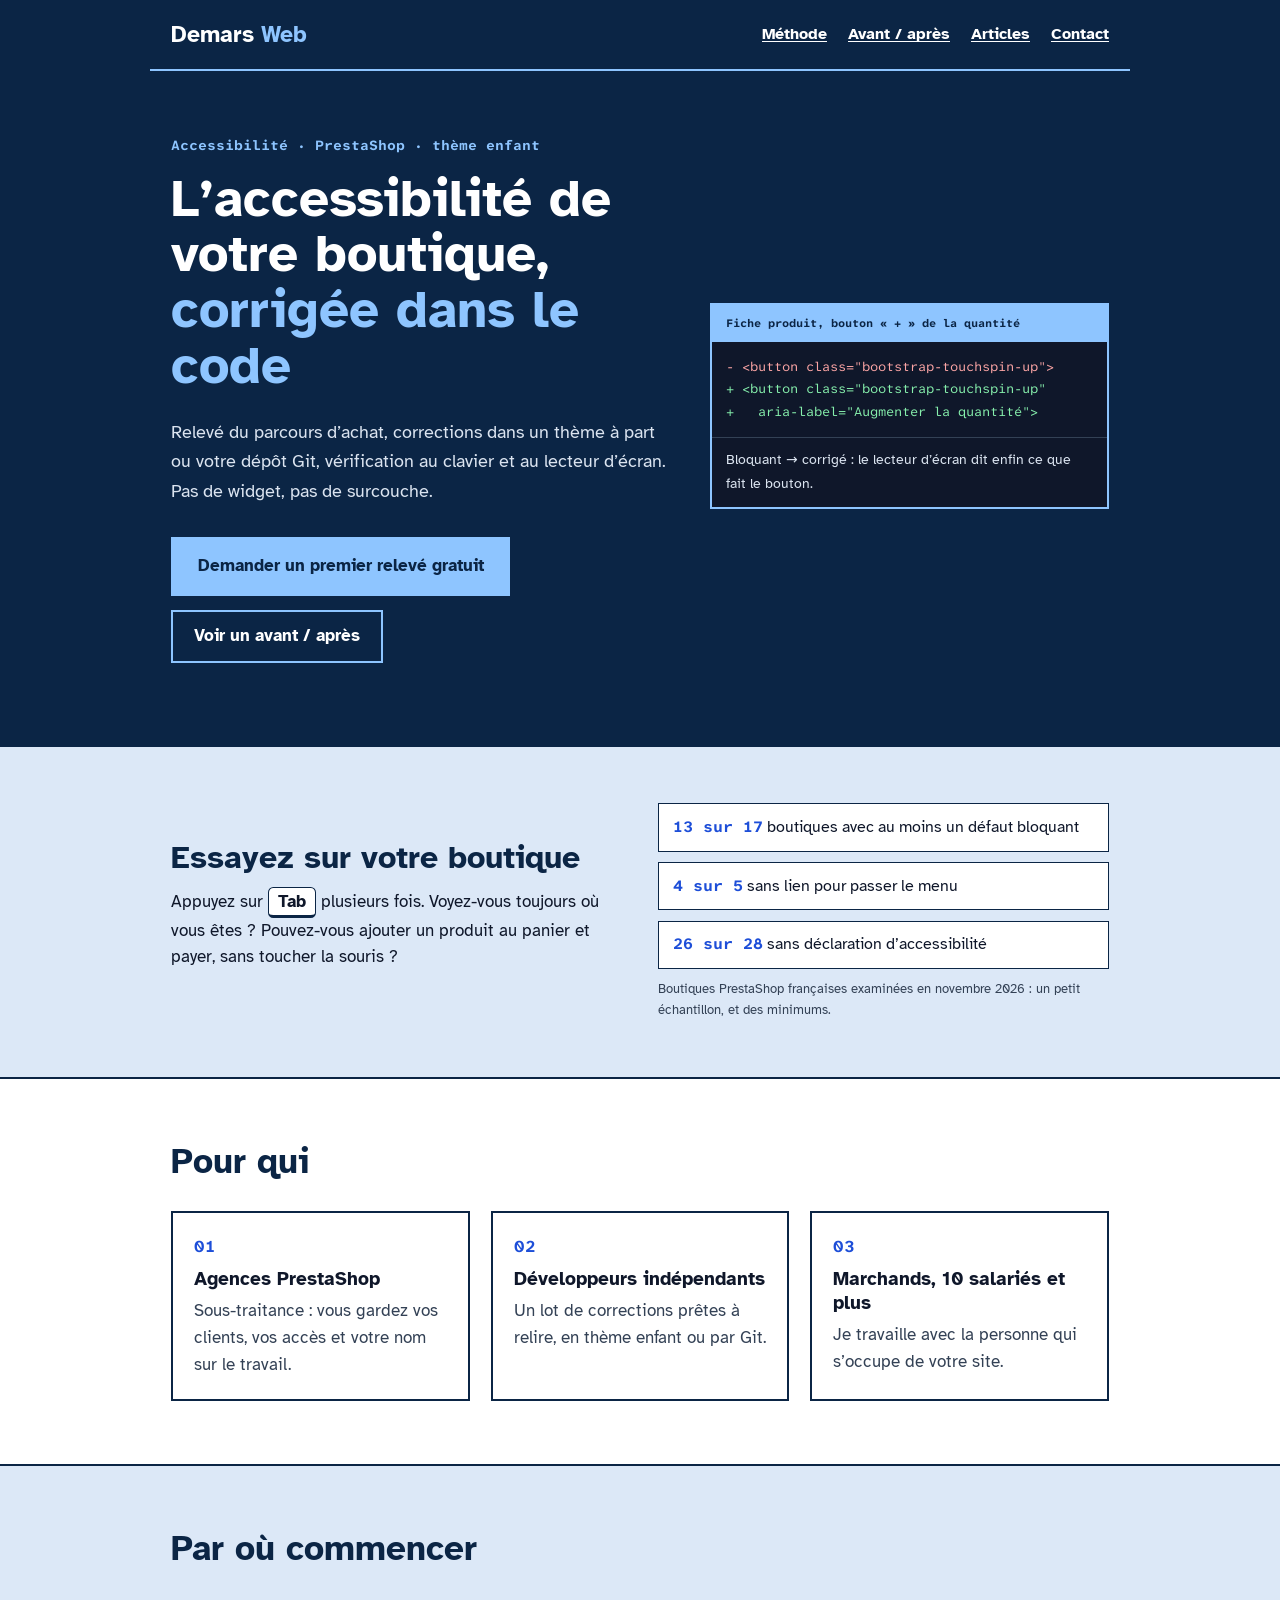
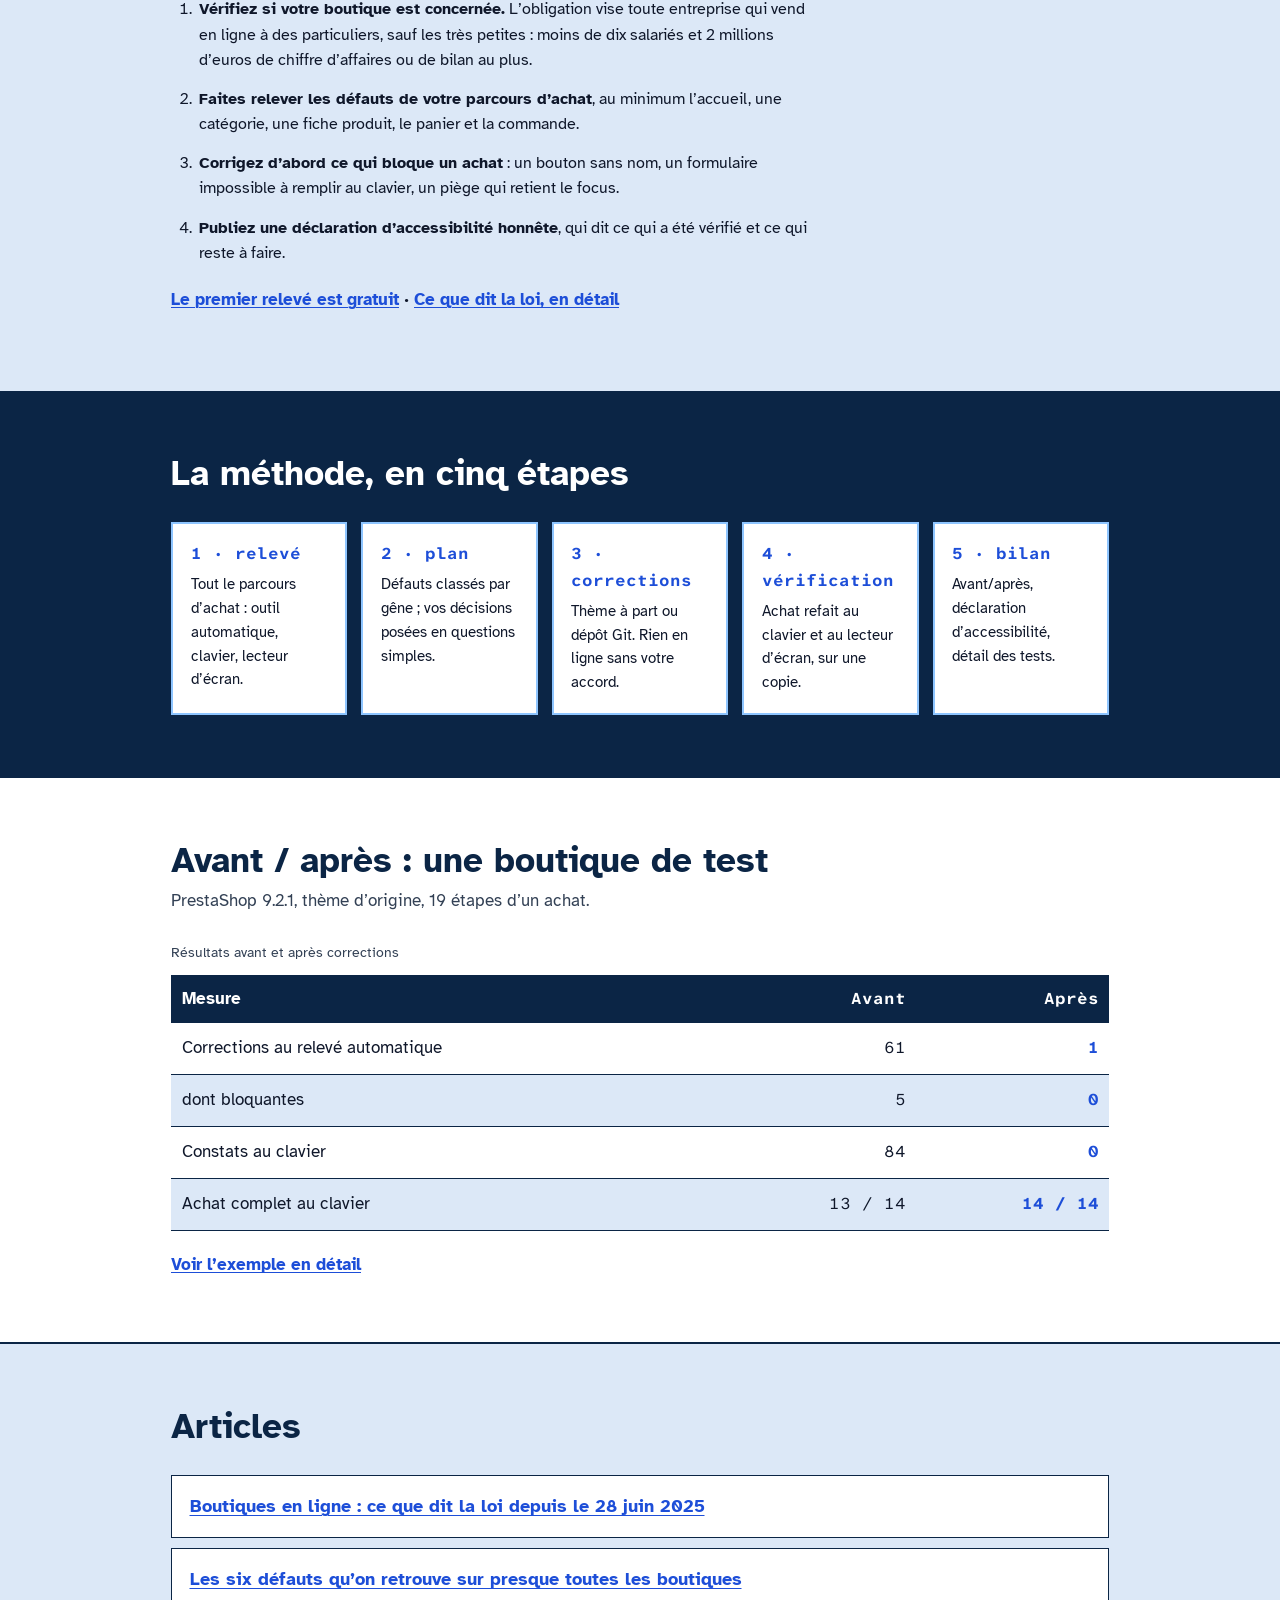
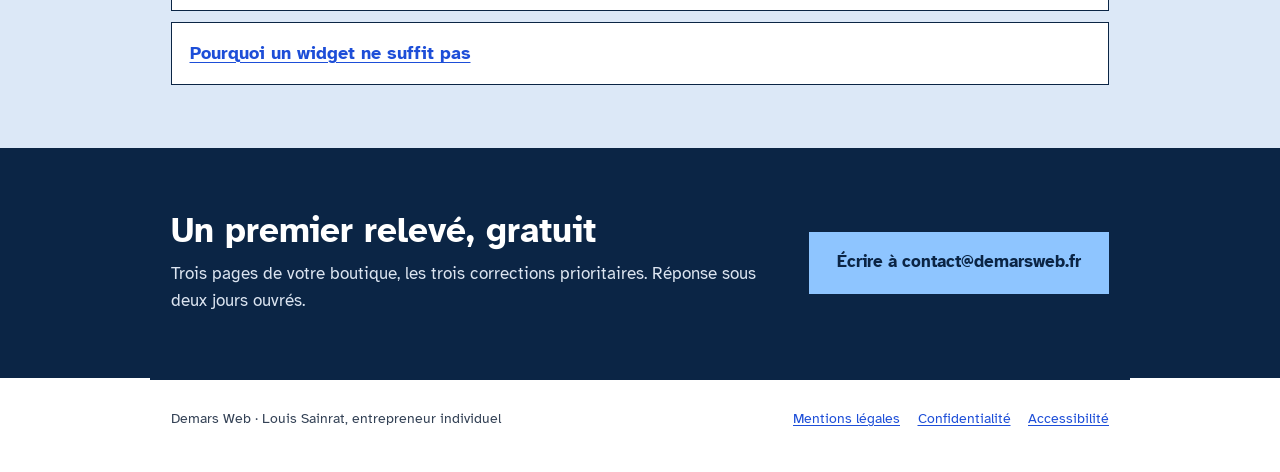
==== commit 76e72cea: "Articles datés et sources liées, « Par où commencer » sur l'accueil, texte plus petit - Les trois ar" ====
--- a/index.html
+++ b/index.html
@@ -89,6 +89,19 @@
     </ul>
   </section>
 
+  <section class="section-pale trait-haut" aria-labelledby="commencer-titre">
+    <div class="section conteneur">
+      <h2 id="commencer-titre">Par où commencer</h2>
+      <ol class="commencer">
+        <li><strong>Vérifiez si votre boutique est concernée.</strong> L’obligation vise toute entreprise qui vend en ligne à des particuliers, sauf les très petites&nbsp;: moins de dix salariés et 2&nbsp;millions d’euros de chiffre d’affaires ou de bilan au plus.</li>
+        <li><strong>Faites relever les défauts de votre parcours d’achat</strong>, au minimum l’accueil, une catégorie, une fiche produit, le panier et la commande.</li>
+        <li><strong>Corrigez d’abord ce qui bloque un achat</strong>&nbsp;: un bouton sans nom, un formulaire impossible à remplir au clavier, un piège qui retient le focus.</li>
+        <li><strong>Publiez une déclaration d’accessibilité honnête</strong>, qui dit ce qui a été vérifié et ce qui reste à faire.</li>
+      </ol>
+      <p class="commencer-suite"><a href="#contact">Le premier relevé est gratuit</a> · <a href="articles/loi-boutiques-en-ligne.html">Ce que dit la loi, en détail</a></p>
+    </div>
+  </section>
+
   <section id="methode" class="fonce" aria-labelledby="methode-titre">
     <div class="section conteneur">
       <h2 id="methode-titre">La méthode, en cinq étapes</h2>
--- a/style.css
+++ b/style.css
@@ -55,6 +55,8 @@
 html {
   -webkit-text-size-adjust: 100%;
   text-size-adjust: 100%;
+  /* Tout le site est en rem : cette ligne règle l'échelle d'ensemble, en restant relative au réglage du visiteur. */
+  font-size: 87.5%;
 }
 
 body {
@@ -664,6 +666,22 @@
   color: var(--gris);
 }
 
+.commencer {
+  max-width: 46rem;
+  padding-left: 1.75rem;
+  font-size: 1.125rem;
+}
+
+.commencer li {
+  margin-bottom: 1rem;
+  padding-left: 0.25rem;
+}
+
+.commencer-suite {
+  margin-top: 1.5rem;
+  font-weight: 700;
+}
+
 .a-completer {
   color: var(--gris);
 }
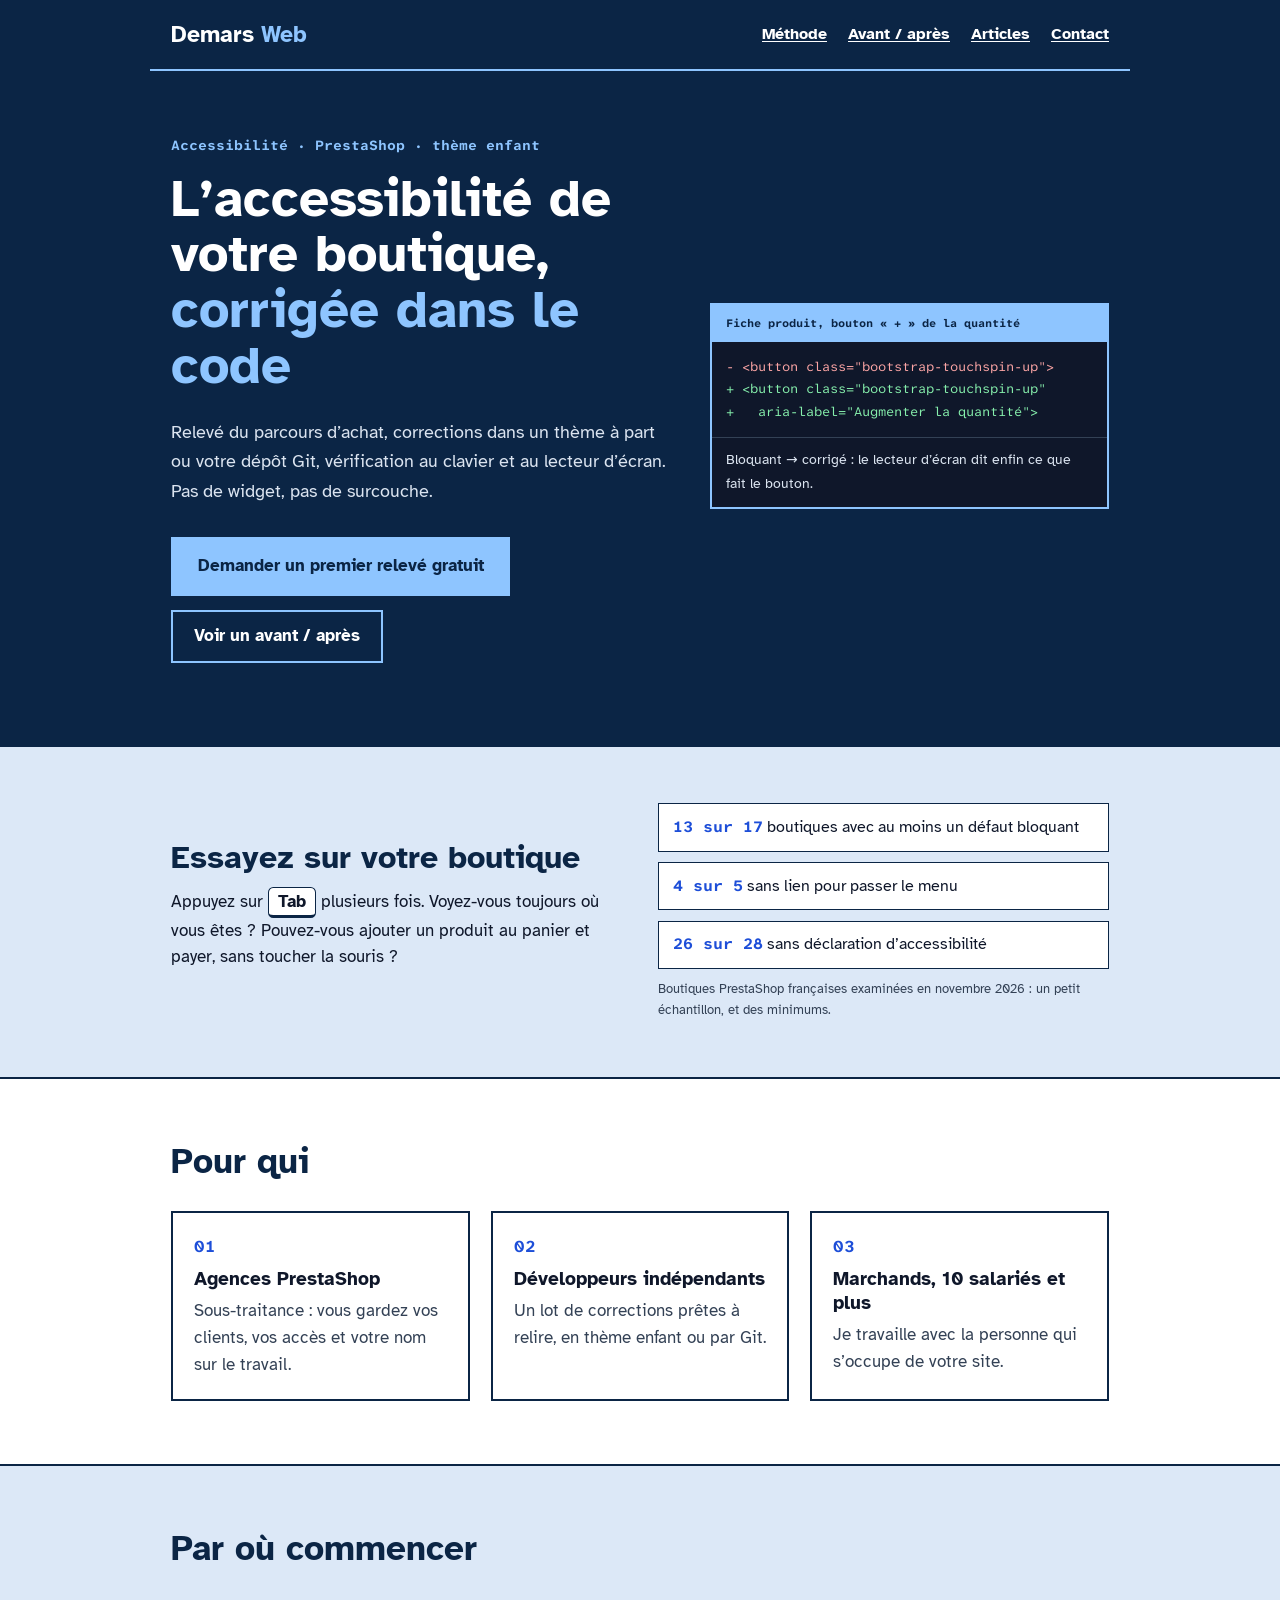
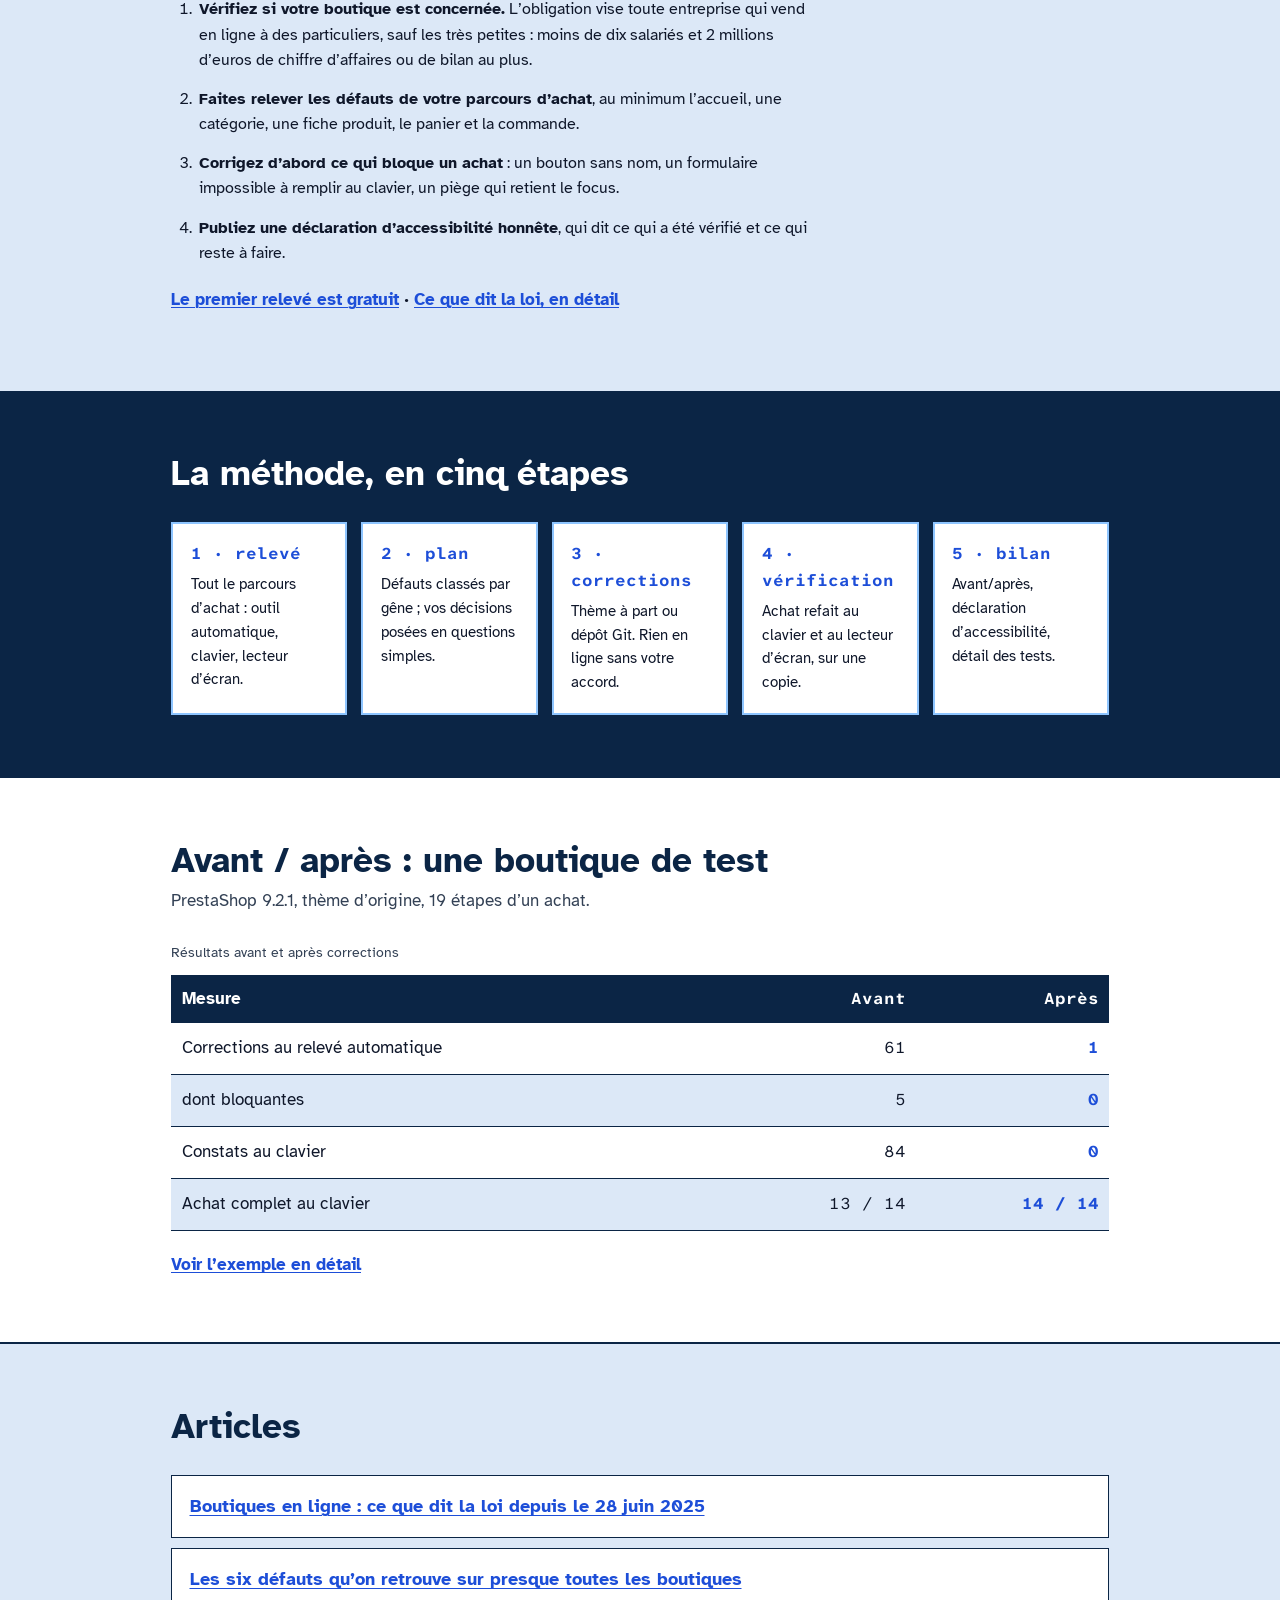
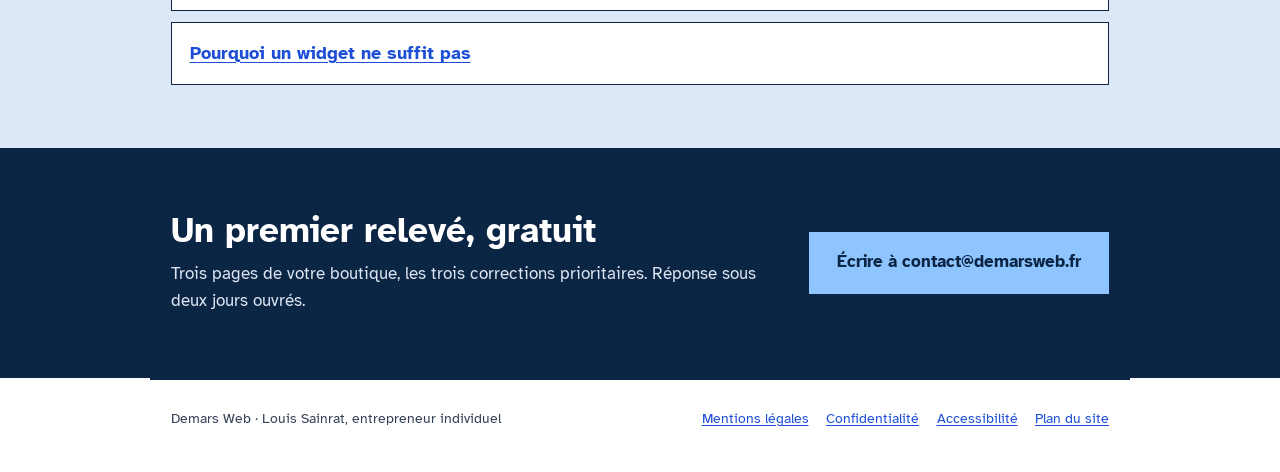
==== commit ad5779bf: "Audit RGAA : plan du site, légendes d'images, textes de remplacement, déclaration au modèle officiel" ====
--- a/index.html
+++ b/index.html
@@ -15,12 +15,12 @@
 
 <div class="fonce">
   <header class="entete conteneur">
-    <a class="marque" href="index.html" aria-current="page">Demars <span>Web</span></a>
+    <a class="marque" href="/" aria-current="page">Demars <span>Web</span></a>
     <nav class="menu" aria-label="Menu principal">
       <ul>
         <li><a href="#methode">Méthode</a></li>
-        <li><a href="avant-apres.html">Avant / après</a></li>
-        <li><a href="articles/index.html">Articles</a></li>
+        <li><a href="/avant-apres">Avant / après</a></li>
+        <li><a href="/articles/">Articles</a></li>
         <li><a href="#contact">Contact</a></li>
       </ul>
     </nav>
@@ -36,7 +36,7 @@
         <p class="chapo">Relevé du parcours d’achat, corrections dans un thème à part ou votre dépôt Git, vérification au clavier et au lecteur d’écran. Pas de widget, pas de surcouche.</p>
         <p class="actions">
           <a class="bouton-principal" href="#contact">Demander un premier relevé gratuit</a>
-          <a class="bouton-secondaire" href="avant-apres.html">Voir un avant / après</a>
+          <a class="bouton-secondaire" href="/avant-apres">Voir un avant / après</a>
         </p>
       </div>
       <figure class="code">
@@ -98,7 +98,7 @@
         <li><strong>Corrigez d’abord ce qui bloque un achat</strong>&nbsp;: un bouton sans nom, un formulaire impossible à remplir au clavier, un piège qui retient le focus.</li>
         <li><strong>Publiez une déclaration d’accessibilité honnête</strong>, qui dit ce qui a été vérifié et ce qui reste à faire.</li>
       </ol>
-      <p class="commencer-suite"><a href="#contact">Le premier relevé est gratuit</a> · <a href="articles/loi-boutiques-en-ligne.html">Ce que dit la loi, en détail</a></p>
+      <p class="commencer-suite"><a href="#contact">Le premier relevé est gratuit</a> · <a href="/articles/loi-boutiques-en-ligne">Ce que dit la loi, en détail</a></p>
     </div>
   </section>
 
@@ -132,16 +132,16 @@
       </tbody>
     </table>
     </div>
-    <p class="suite"><a href="avant-apres.html">Voir l’exemple en détail</a></p>
+    <p class="suite"><a href="/avant-apres">Voir l’exemple en détail</a></p>
   </section>
 
   <section id="articles" class="section-pale trait-haut" aria-labelledby="art-titre">
     <div class="section conteneur">
       <h2 id="art-titre">Articles</h2>
       <ul class="liste-articles">
-        <li><a href="articles/loi-boutiques-en-ligne.html">Boutiques en ligne&nbsp;: ce que dit la loi depuis le 28&nbsp;juin 2025</a></li>
-        <li><a href="articles/six-defauts-courants.html">Les six défauts qu’on retrouve sur presque toutes les boutiques</a></li>
-        <li><a href="articles/widget-ne-suffit-pas.html">Pourquoi un widget ne suffit pas</a></li>
+        <li><a href="/articles/loi-boutiques-en-ligne">Boutiques en ligne&nbsp;: ce que dit la loi depuis le 28&nbsp;juin 2025</a></li>
+        <li><a href="/articles/six-defauts-courants">Les six défauts qu’on retrouve sur presque toutes les boutiques</a></li>
+        <li><a href="/articles/widget-ne-suffit-pas">Pourquoi un widget ne suffit pas</a></li>
       </ul>
     </div>
   </section>
@@ -161,9 +161,10 @@
   <p>Demars Web <span aria-hidden="true">·</span> Louis Sainrat, entrepreneur individuel</p>
   <nav aria-label="Informations sur le site">
     <ul>
-      <li><a href="mentions-legales.html">Mentions légales</a></li>
-      <li><a href="confidentialite.html">Confidentialité</a></li>
-      <li><a href="accessibilite.html">Accessibilité</a></li>
+      <li><a href="/mentions-legales">Mentions légales</a></li>
+      <li><a href="/confidentialite">Confidentialité</a></li>
+      <li><a href="/accessibilite">Accessibilité</a></li>
+      <li><a href="/plan-du-site">Plan du site</a></li>
     </ul>
   </nav>
 </footer>
--- a/style.css
+++ b/style.css
@@ -666,6 +666,11 @@
   color: var(--gris);
 }
 
+/* Plan du site : listes imbriquées, sans marge en trop. */
+.plan ul {
+  margin: 0.5rem 0 0;
+}
+
 .commencer {
   max-width: 46rem;
   padding-left: 1.75rem;
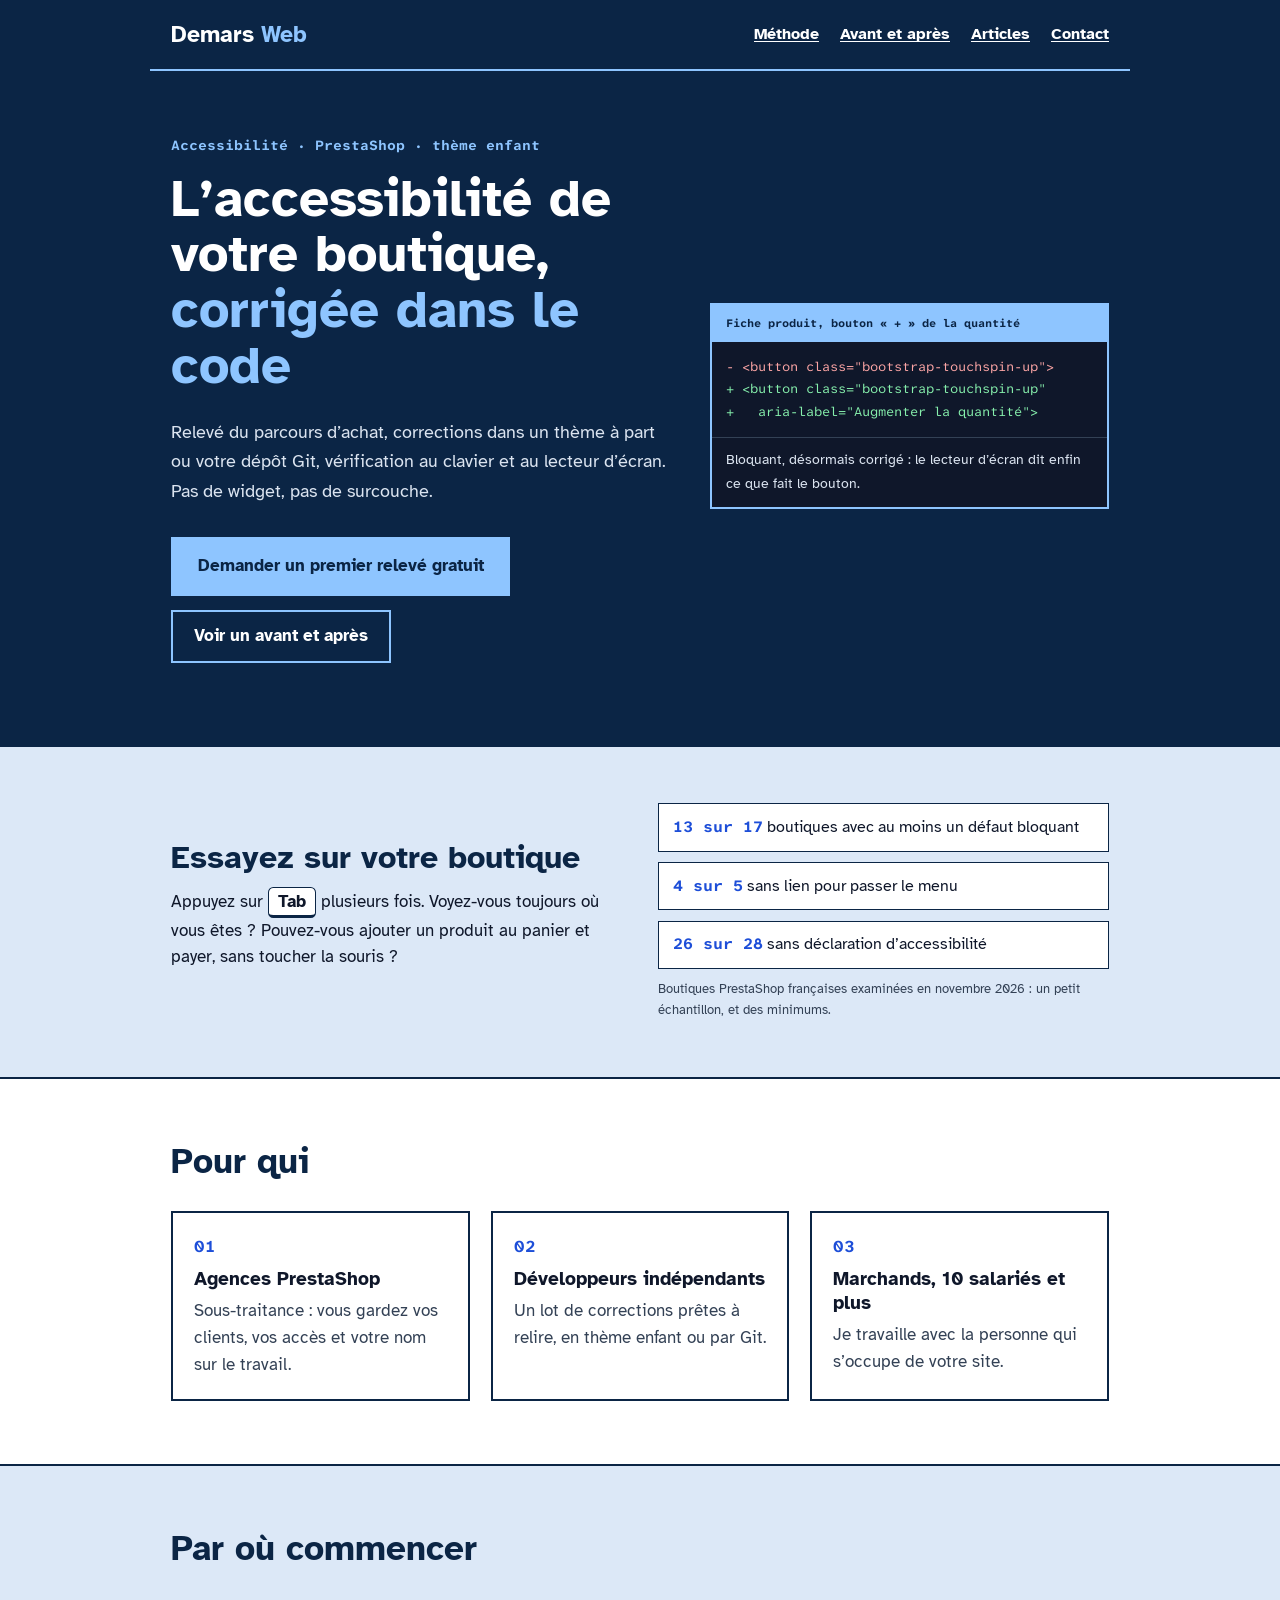
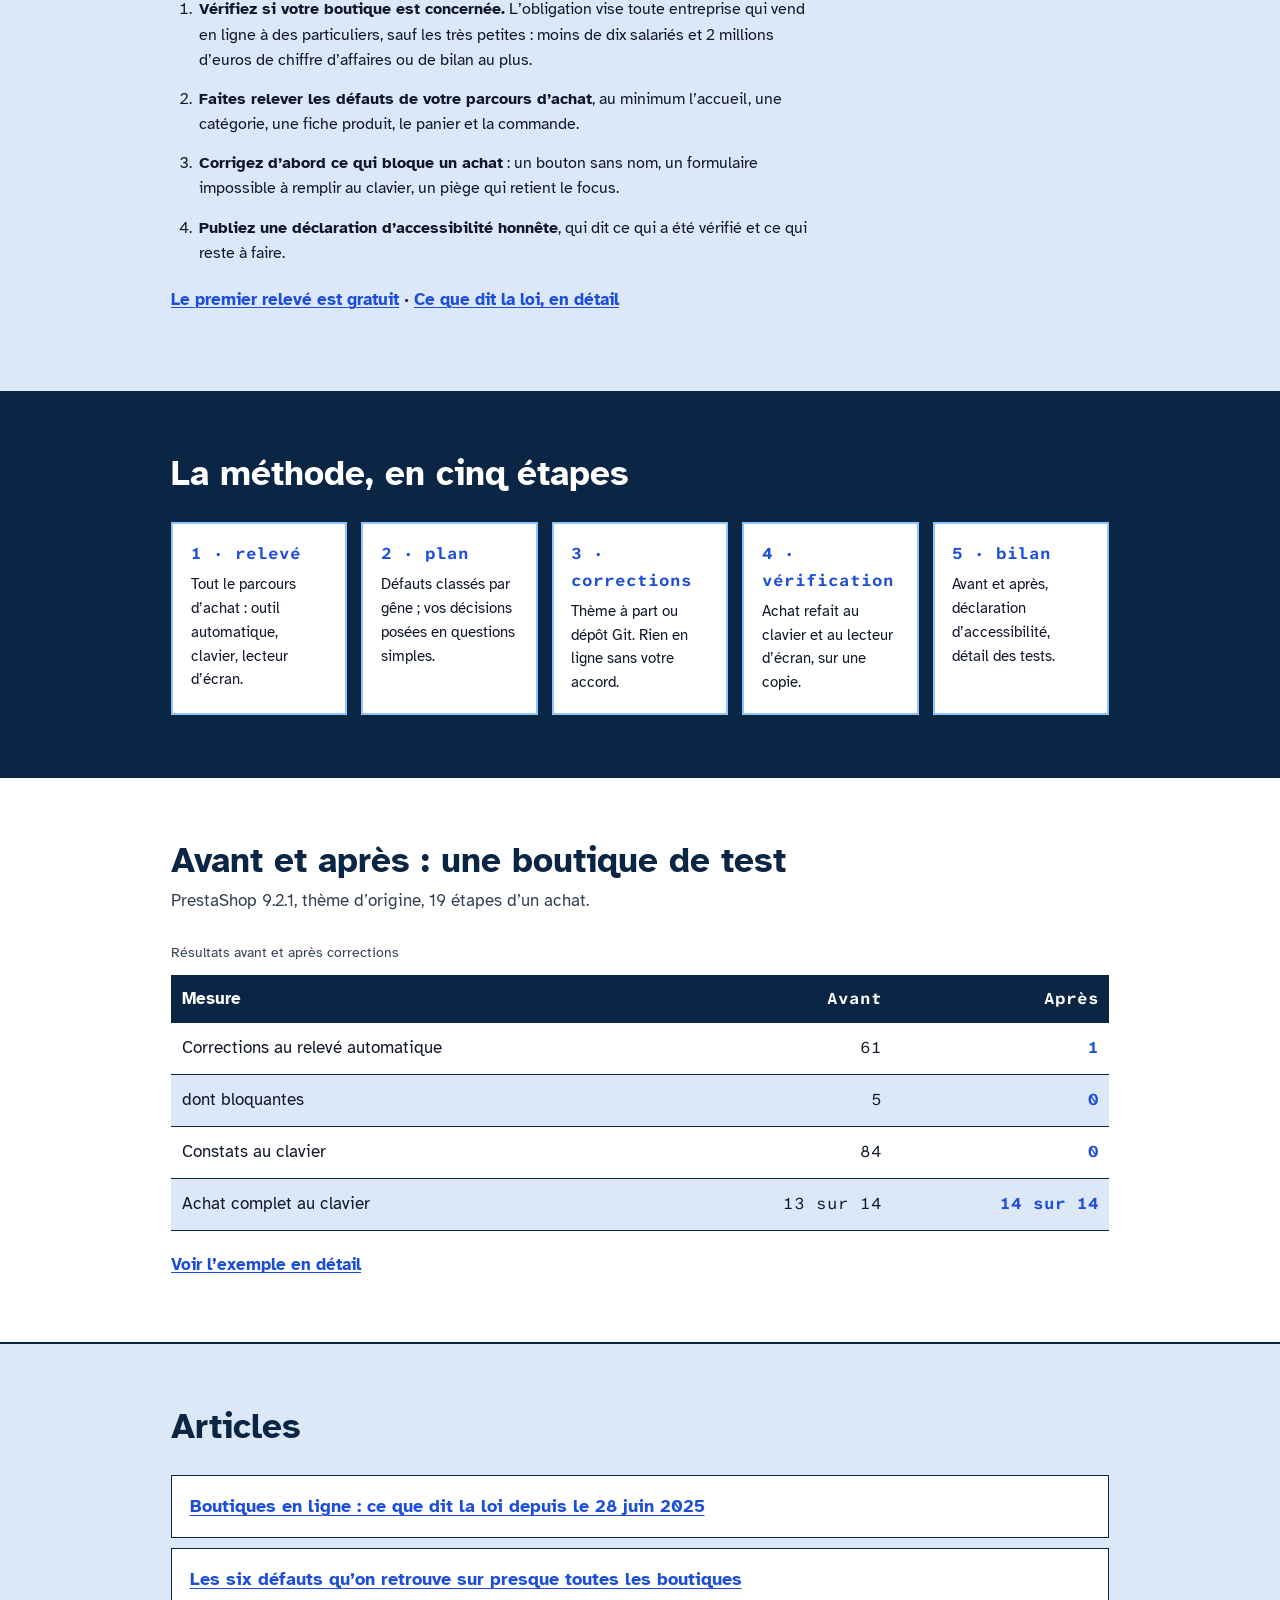
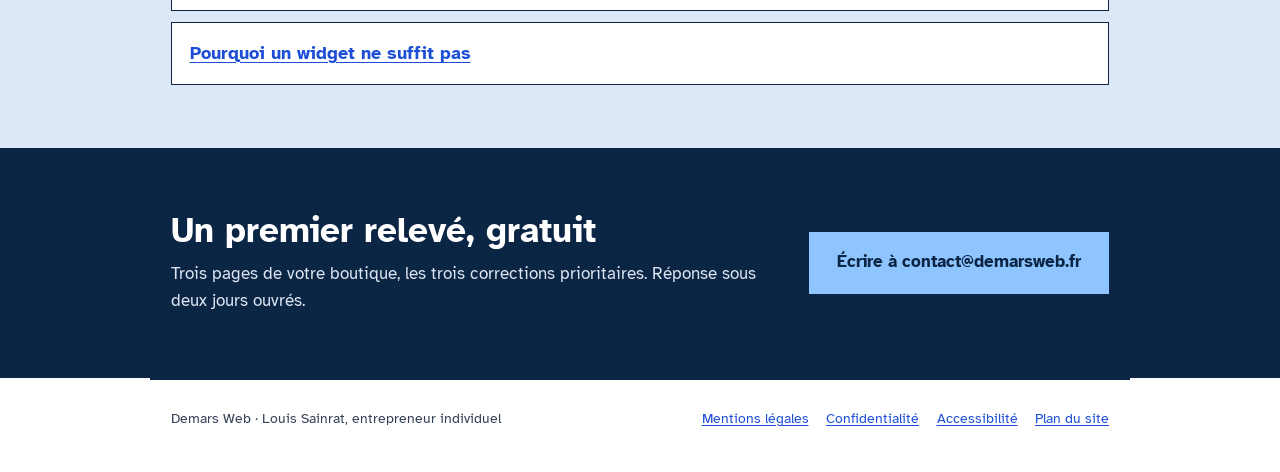
==== commit d5f97760: "Lecture par les lecteurs d'écran : « avant et après », « 13 sur 14 », points médians et flèche masqu" ====
--- a/index.html
+++ b/index.html
@@ -19,7 +19,7 @@
     <nav class="menu" aria-label="Menu principal">
       <ul>
         <li><a href="#methode">Méthode</a></li>
-        <li><a href="/avant-apres">Avant / après</a></li>
+        <li><a href="/avant-apres">Avant et après</a></li>
         <li><a href="/articles/">Articles</a></li>
         <li><a href="#contact">Contact</a></li>
       </ul>
@@ -31,12 +31,12 @@
   <div class="fonce">
     <div class="ouverture conteneur">
       <div class="ouverture-texte">
-        <p class="surtitre">Accessibilité · PrestaShop · thème enfant</p>
+        <p class="surtitre">Accessibilité <span aria-hidden="true">·</span> PrestaShop <span aria-hidden="true">·</span> thème enfant</p>
         <h1>L’accessibilité de votre boutique, <span>corrigée dans le code</span></h1>
         <p class="chapo">Relevé du parcours d’achat, corrections dans un thème à part ou votre dépôt Git, vérification au clavier et au lecteur d’écran. Pas de widget, pas de surcouche.</p>
         <p class="actions">
           <a class="bouton-principal" href="#contact">Demander un premier relevé gratuit</a>
-          <a class="bouton-secondaire" href="/avant-apres">Voir un avant / après</a>
+          <a class="bouton-secondaire" href="/avant-apres">Voir un avant et après</a>
         </p>
       </div>
       <figure class="code">
@@ -46,7 +46,7 @@
           <p class="ajoute"><span class="visuellement-cache">Après : </span>+ &lt;button class="bootstrap-touchspin-up"</p>
           <p class="ajoute">+   aria-label="Augmenter la quantité"&gt;</p>
         </div>
-        <figcaption>Bloquant → corrigé : le lecteur d’écran dit enfin ce que fait le bouton.</figcaption>
+        <figcaption>Bloquant, désormais corrigé : le lecteur d’écran dit enfin ce que fait le bouton.</figcaption>
       </figure>
     </div>
   </div>
@@ -98,7 +98,7 @@
         <li><strong>Corrigez d’abord ce qui bloque un achat</strong>&nbsp;: un bouton sans nom, un formulaire impossible à remplir au clavier, un piège qui retient le focus.</li>
         <li><strong>Publiez une déclaration d’accessibilité honnête</strong>, qui dit ce qui a été vérifié et ce qui reste à faire.</li>
       </ol>
-      <p class="commencer-suite"><a href="#contact">Le premier relevé est gratuit</a> · <a href="/articles/loi-boutiques-en-ligne">Ce que dit la loi, en détail</a></p>
+      <p class="commencer-suite"><a href="#contact">Le premier relevé est gratuit</a> <span aria-hidden="true">·</span> <a href="/articles/loi-boutiques-en-ligne">Ce que dit la loi, en détail</a></p>
     </div>
   </section>
 
@@ -106,17 +106,17 @@
     <div class="section conteneur">
       <h2 id="methode-titre">La méthode, en cinq étapes</h2>
       <ol class="etapes">
-        <li><p class="mono">1 · relevé</p><p>Tout le parcours d’achat&nbsp;: outil automatique, clavier, lecteur d’écran.</p></li>
-        <li><p class="mono">2 · plan</p><p>Défauts classés par gêne&nbsp;; vos décisions posées en questions simples.</p></li>
-        <li><p class="mono">3 · corrections</p><p>Thème à part ou dépôt Git. Rien en ligne sans votre accord.</p></li>
-        <li><p class="mono">4 · vérification</p><p>Achat refait au clavier et au lecteur d’écran, sur une copie.</p></li>
-        <li><p class="mono">5 · bilan</p><p>Avant/après, déclaration d’accessibilité, détail des tests.</p></li>
+        <li><p class="mono">1 <span aria-hidden="true">·</span> relevé</p><p>Tout le parcours d’achat&nbsp;: outil automatique, clavier, lecteur d’écran.</p></li>
+        <li><p class="mono">2 <span aria-hidden="true">·</span> plan</p><p>Défauts classés par gêne&nbsp;; vos décisions posées en questions simples.</p></li>
+        <li><p class="mono">3 <span aria-hidden="true">·</span> corrections</p><p>Thème à part ou dépôt Git. Rien en ligne sans votre accord.</p></li>
+        <li><p class="mono">4 <span aria-hidden="true">·</span> vérification</p><p>Achat refait au clavier et au lecteur d’écran, sur une copie.</p></li>
+        <li><p class="mono">5 <span aria-hidden="true">·</span> bilan</p><p>Avant et après, déclaration d’accessibilité, détail des tests.</p></li>
       </ol>
     </div>
   </section>
 
   <section id="avant-apres" class="section conteneur" aria-labelledby="aa-titre">
-    <h2 id="aa-titre">Avant / après&nbsp;: une boutique de test</h2>
+    <h2 id="aa-titre">Avant et après&nbsp;: une boutique de test</h2>
     <p class="sous-titre">PrestaShop 9.2.1, thème d’origine, 19 étapes d’un achat.</p>
     <div class="tableau" role="region" aria-labelledby="resultats-titre" tabindex="0">
     <table class="resultats">
@@ -128,7 +128,7 @@
         <tr><th scope="row">Corrections au relevé automatique</th><td class="nombre">61</td><td class="nombre apres">1</td></tr>
         <tr><th scope="row">dont bloquantes</th><td class="nombre">5</td><td class="nombre apres">0</td></tr>
         <tr><th scope="row">Constats au clavier</th><td class="nombre">84</td><td class="nombre apres">0</td></tr>
-        <tr><th scope="row">Achat complet au clavier</th><td class="nombre">13&nbsp;/&nbsp;14</td><td class="nombre apres">14&nbsp;/&nbsp;14</td></tr>
+        <tr><th scope="row">Achat complet au clavier</th><td class="nombre">13 sur 14</td><td class="nombre apres">14 sur 14</td></tr>
       </tbody>
     </table>
     </div>
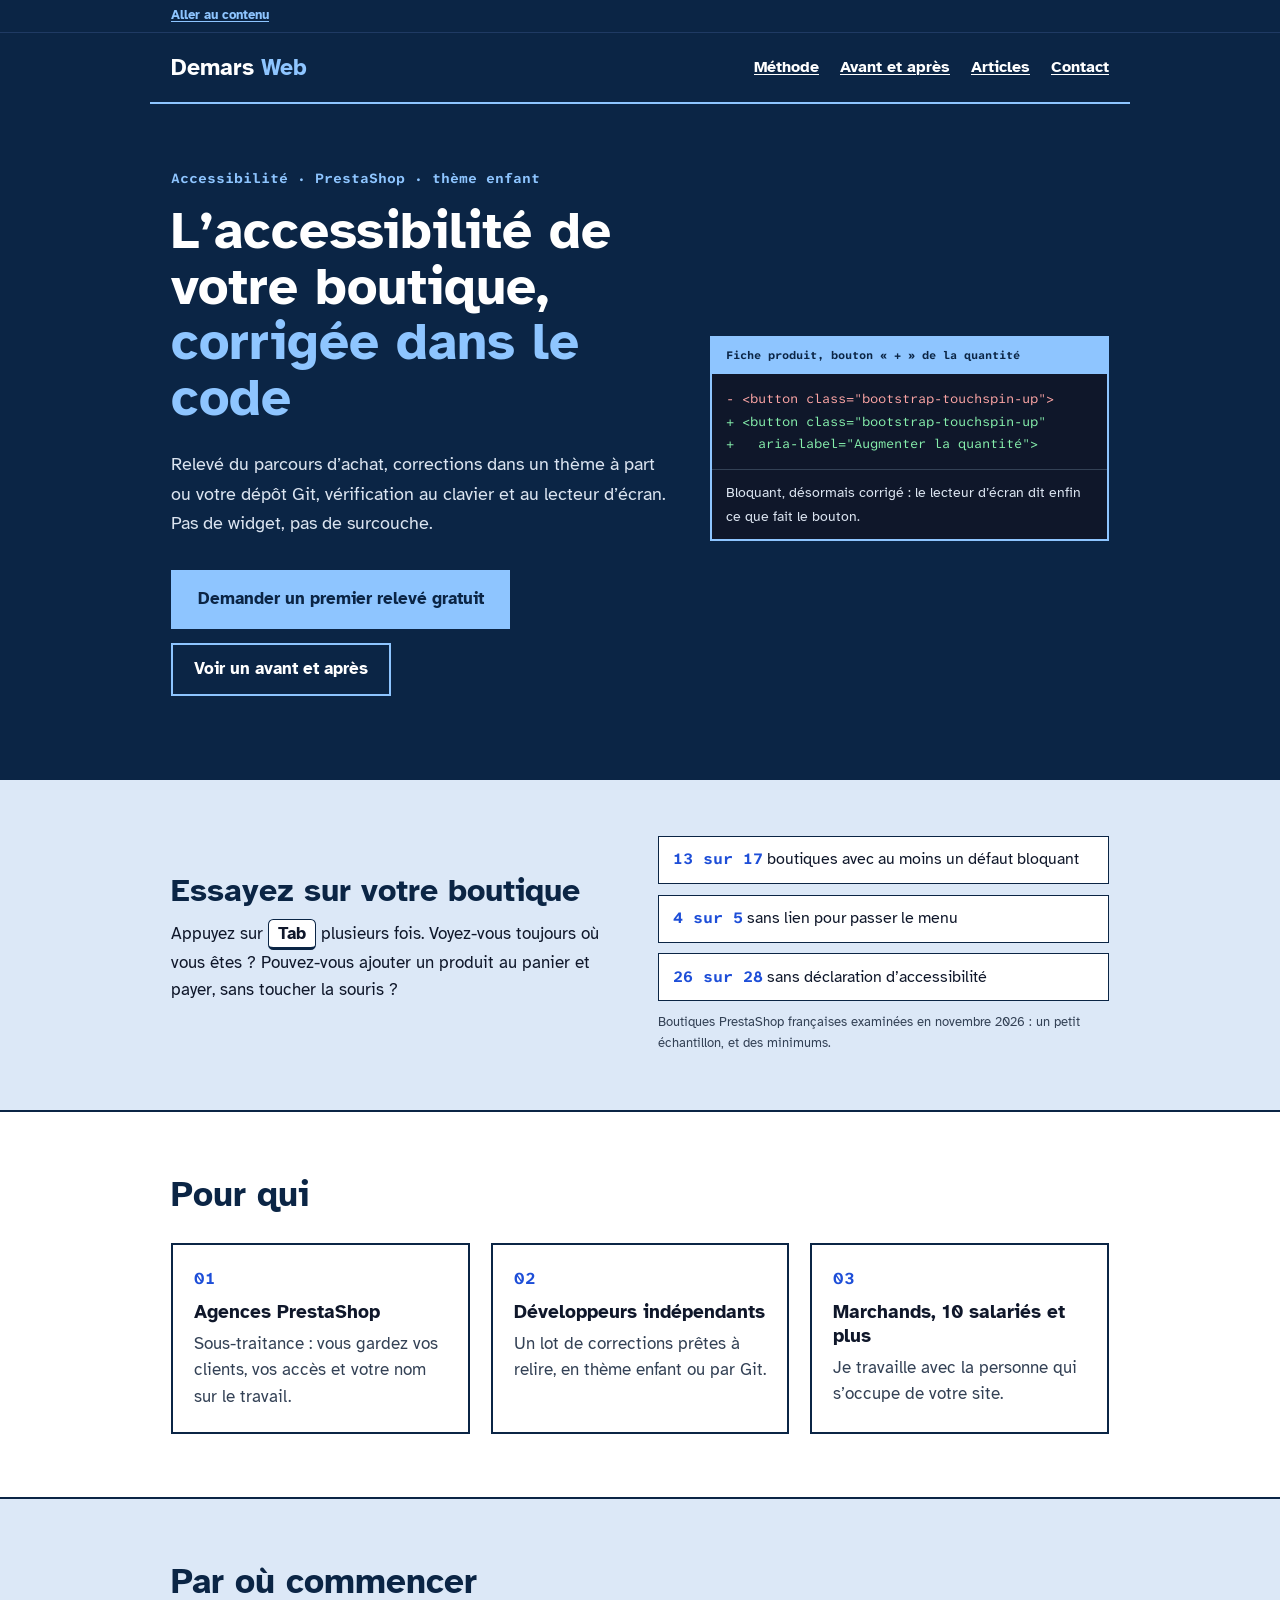
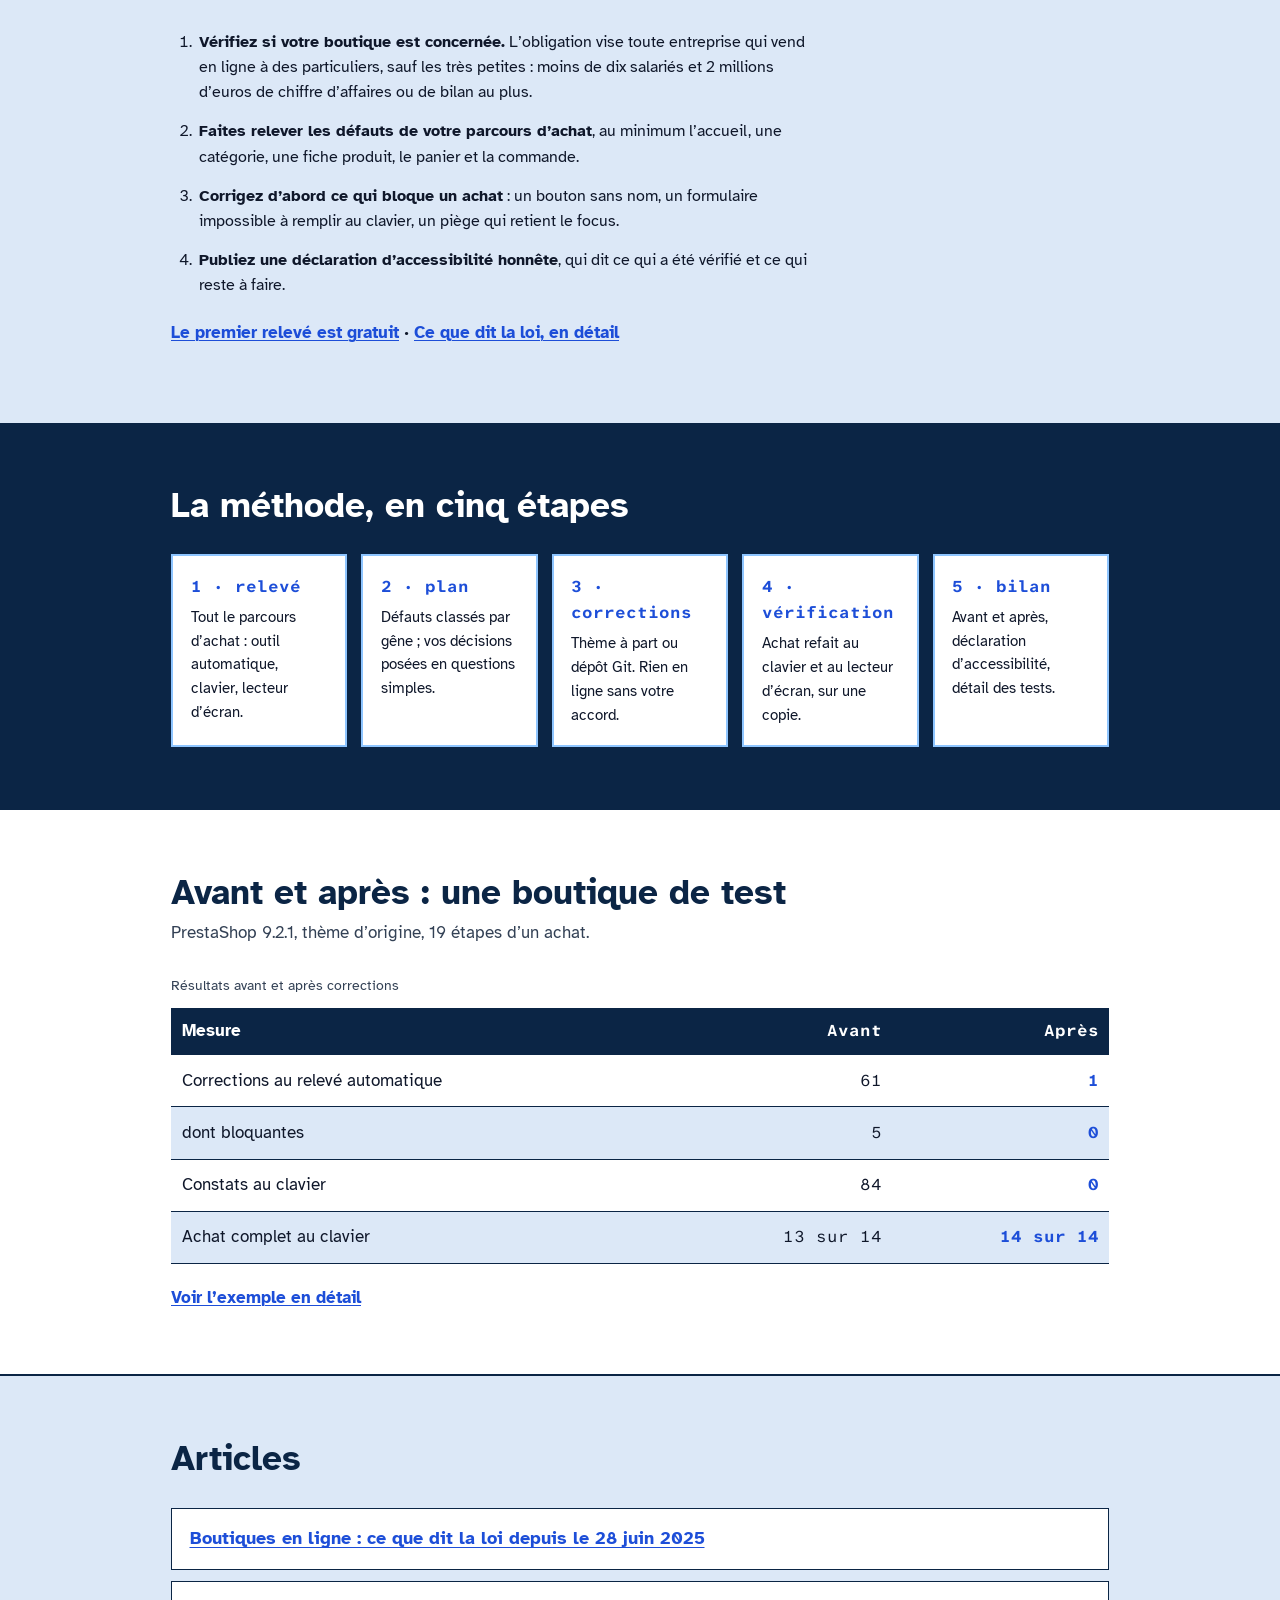
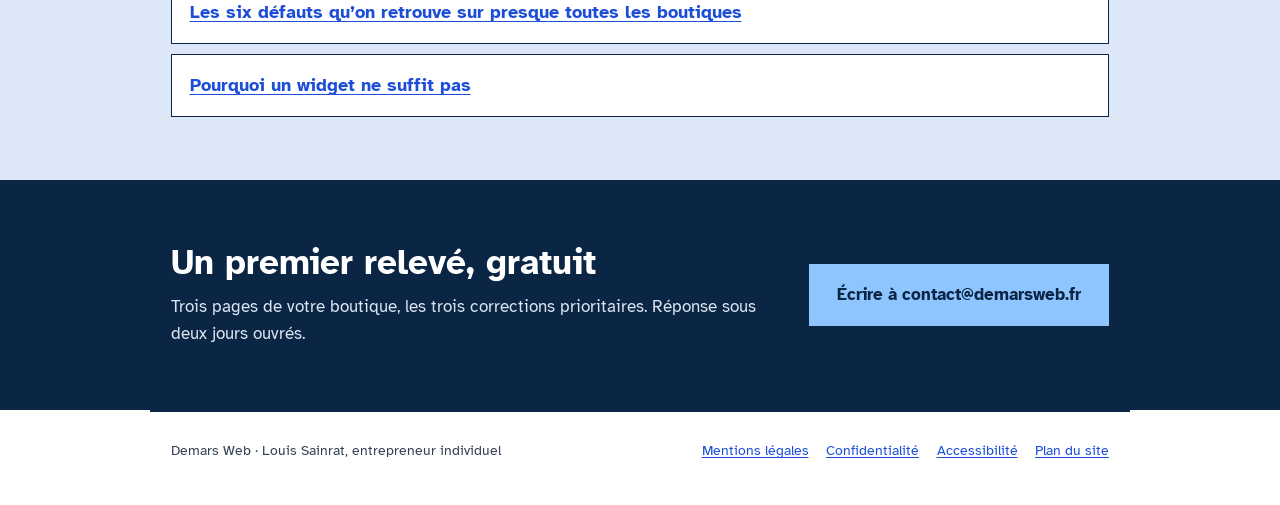
==== commit a2b76b3a: "Lien d'évitement toujours visible, dans un bandeau au-dessus de l'en-tête Avec NVDA, le lien caché h" ====
--- a/index.html
+++ b/index.html
@@ -11,7 +11,7 @@
 <script src="contact.js" defer></script>
 </head>
 <body>
-<a class="evitement" href="#contenu">Aller au contenu</a>
+<div class="barre-evitement"><div class="conteneur"><a class="evitement" href="#contenu">Aller au contenu</a></div></div>
 
 <div class="fonce">
   <header class="entete conteneur">
--- a/style.css
+++ b/style.css
@@ -138,21 +138,28 @@
   outline-offset: 0.1875rem;
 }
 
-/* Lien d'évitement : hors de l'écran tant qu'il n'a pas le focus. */
+/* Lien d'évitement : toujours visible, dans un bandeau au-dessus de l'en-tête.
+   Caché hors de l'écran, il n'apparaissait pas quand un lecteur d'écran (NVDA) lui donnait le focus
+   sans que le navigateur le marque comme tel. */
+.barre-evitement {
+  background: var(--marine);
+  border-bottom: 0.0625rem solid #1f3a63;
+  font-size: 0.9375rem;
+  --focus: var(--blanc);
+}
+
+.barre-evitement .conteneur {
+  padding-top: 0.375rem;
+  padding-bottom: 0.375rem;
+}
+
 .evitement {
-  position: absolute;
-  top: -10rem;
-  left: 1rem;
-  z-index: 2;
-  padding: 0.5rem 0.875rem;
-  background: var(--blanc);
-  color: var(--marine);
-  font-weight: 700;
-  --focus: var(--marine);
-}
-
-.evitement:focus {
-  top: 0.75rem;
+  color: var(--ciel);
+  font-weight: 700;
+}
+
+.evitement:hover {
+  color: var(--blanc);
 }
 
 /* ---------- En-tête ---------- */
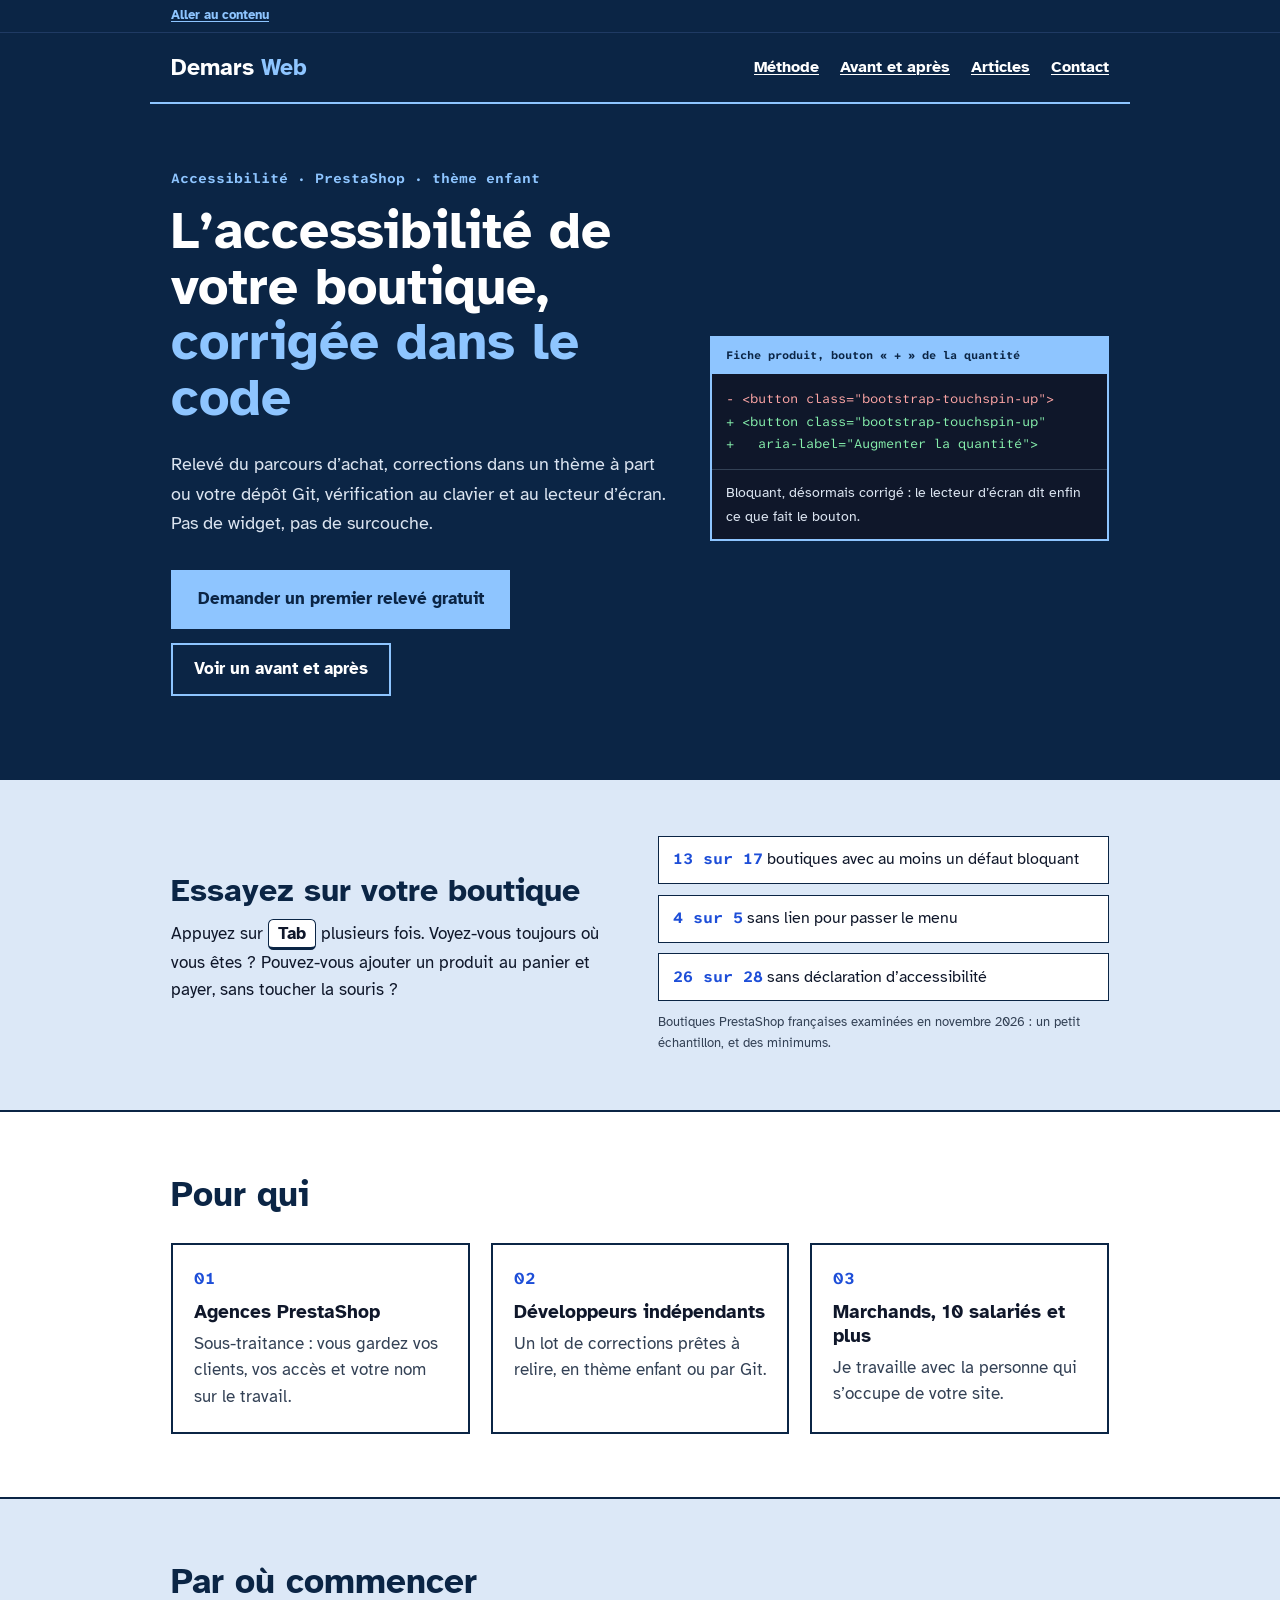
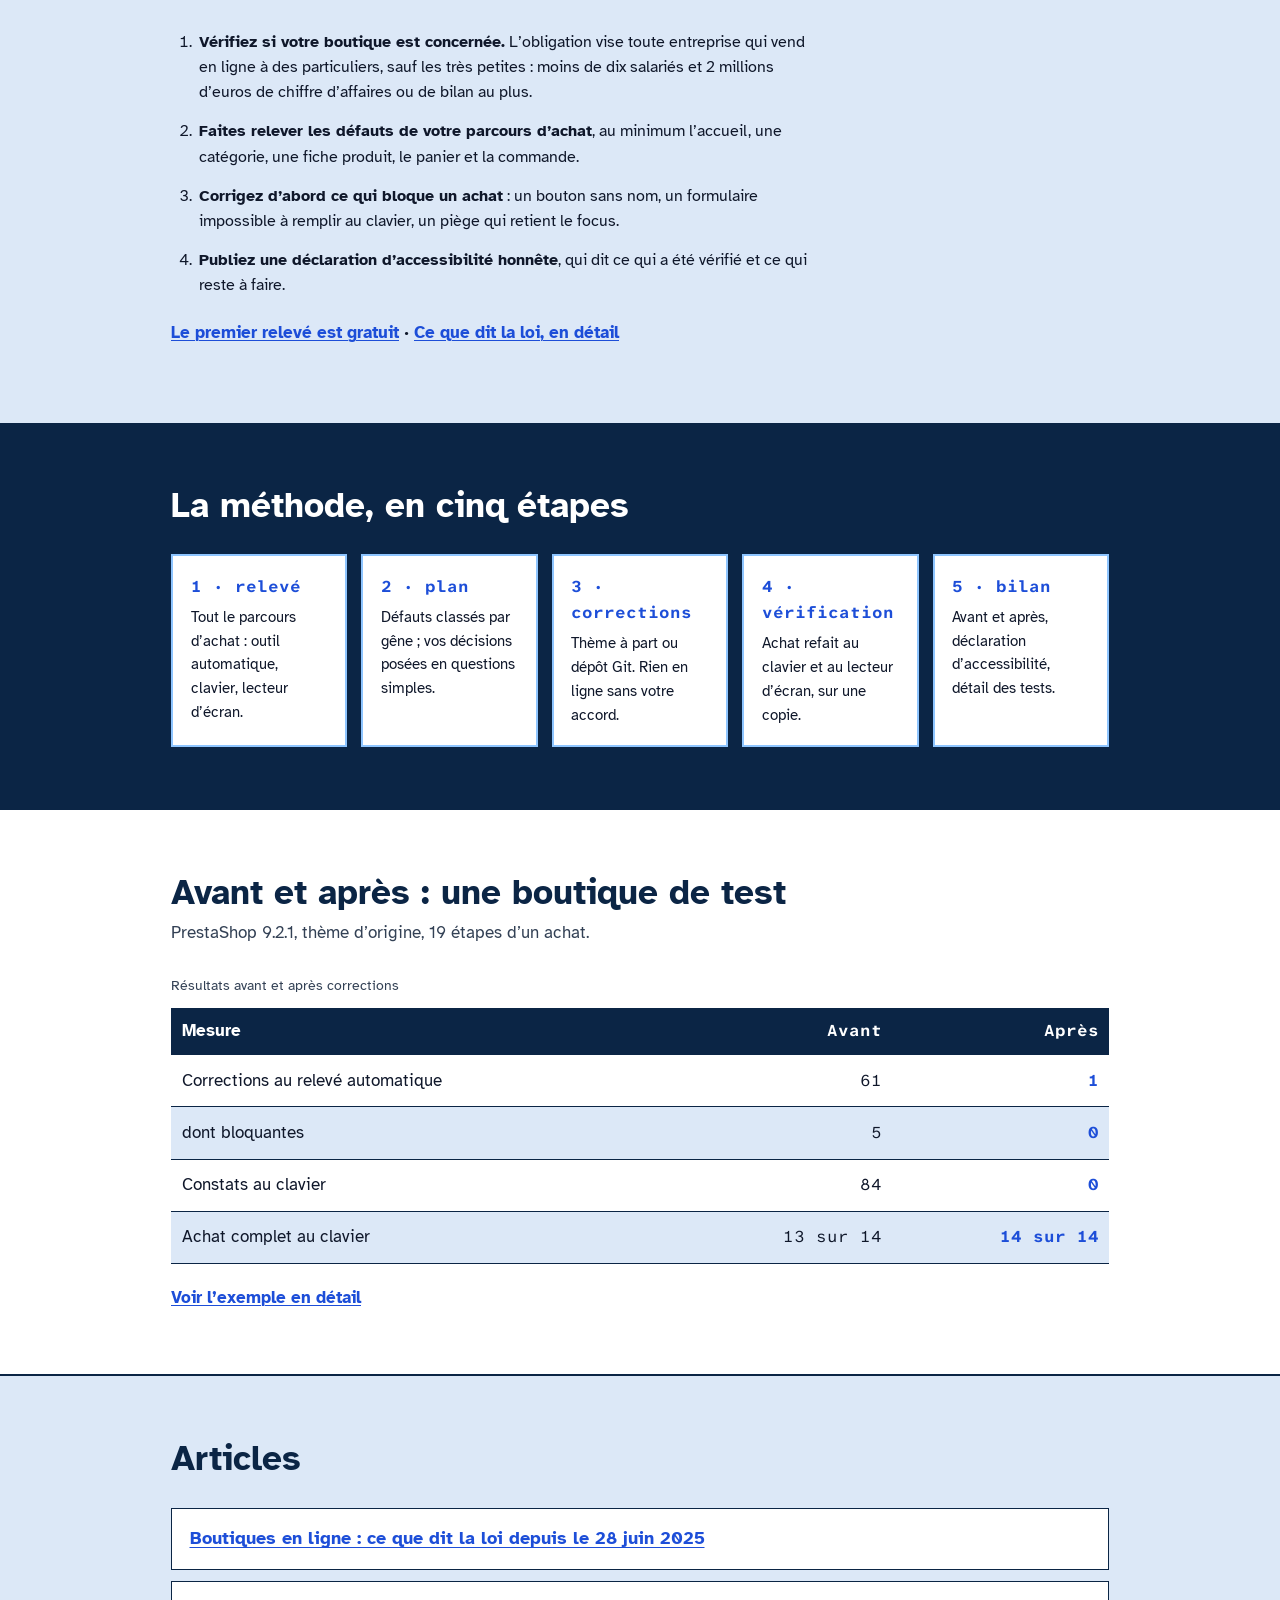
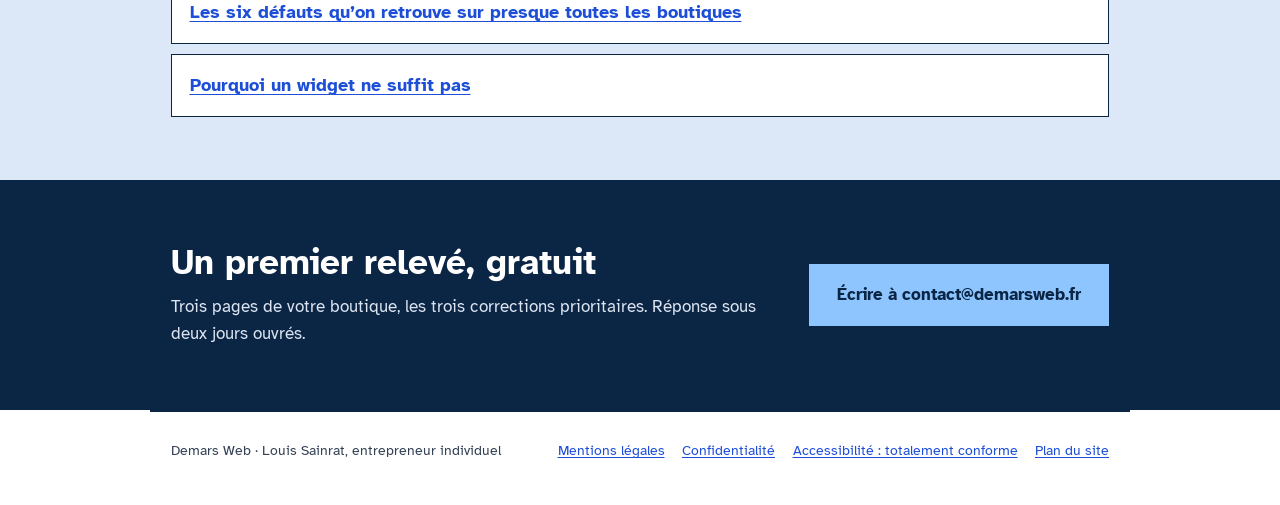
==== commit efdbcaf3: "Accessibilité : statut « totalement conforme » au RGAA 4.1.2 après audit et vérification avec NVDA C" ====
--- a/index.html
+++ b/index.html
@@ -163,7 +163,7 @@
     <ul>
       <li><a href="/mentions-legales">Mentions légales</a></li>
       <li><a href="/confidentialite">Confidentialité</a></li>
-      <li><a href="/accessibilite">Accessibilité</a></li>
+      <li><a href="/accessibilite">Accessibilité&nbsp;: totalement conforme</a></li>
       <li><a href="/plan-du-site">Plan du site</a></li>
     </ul>
   </nav>
